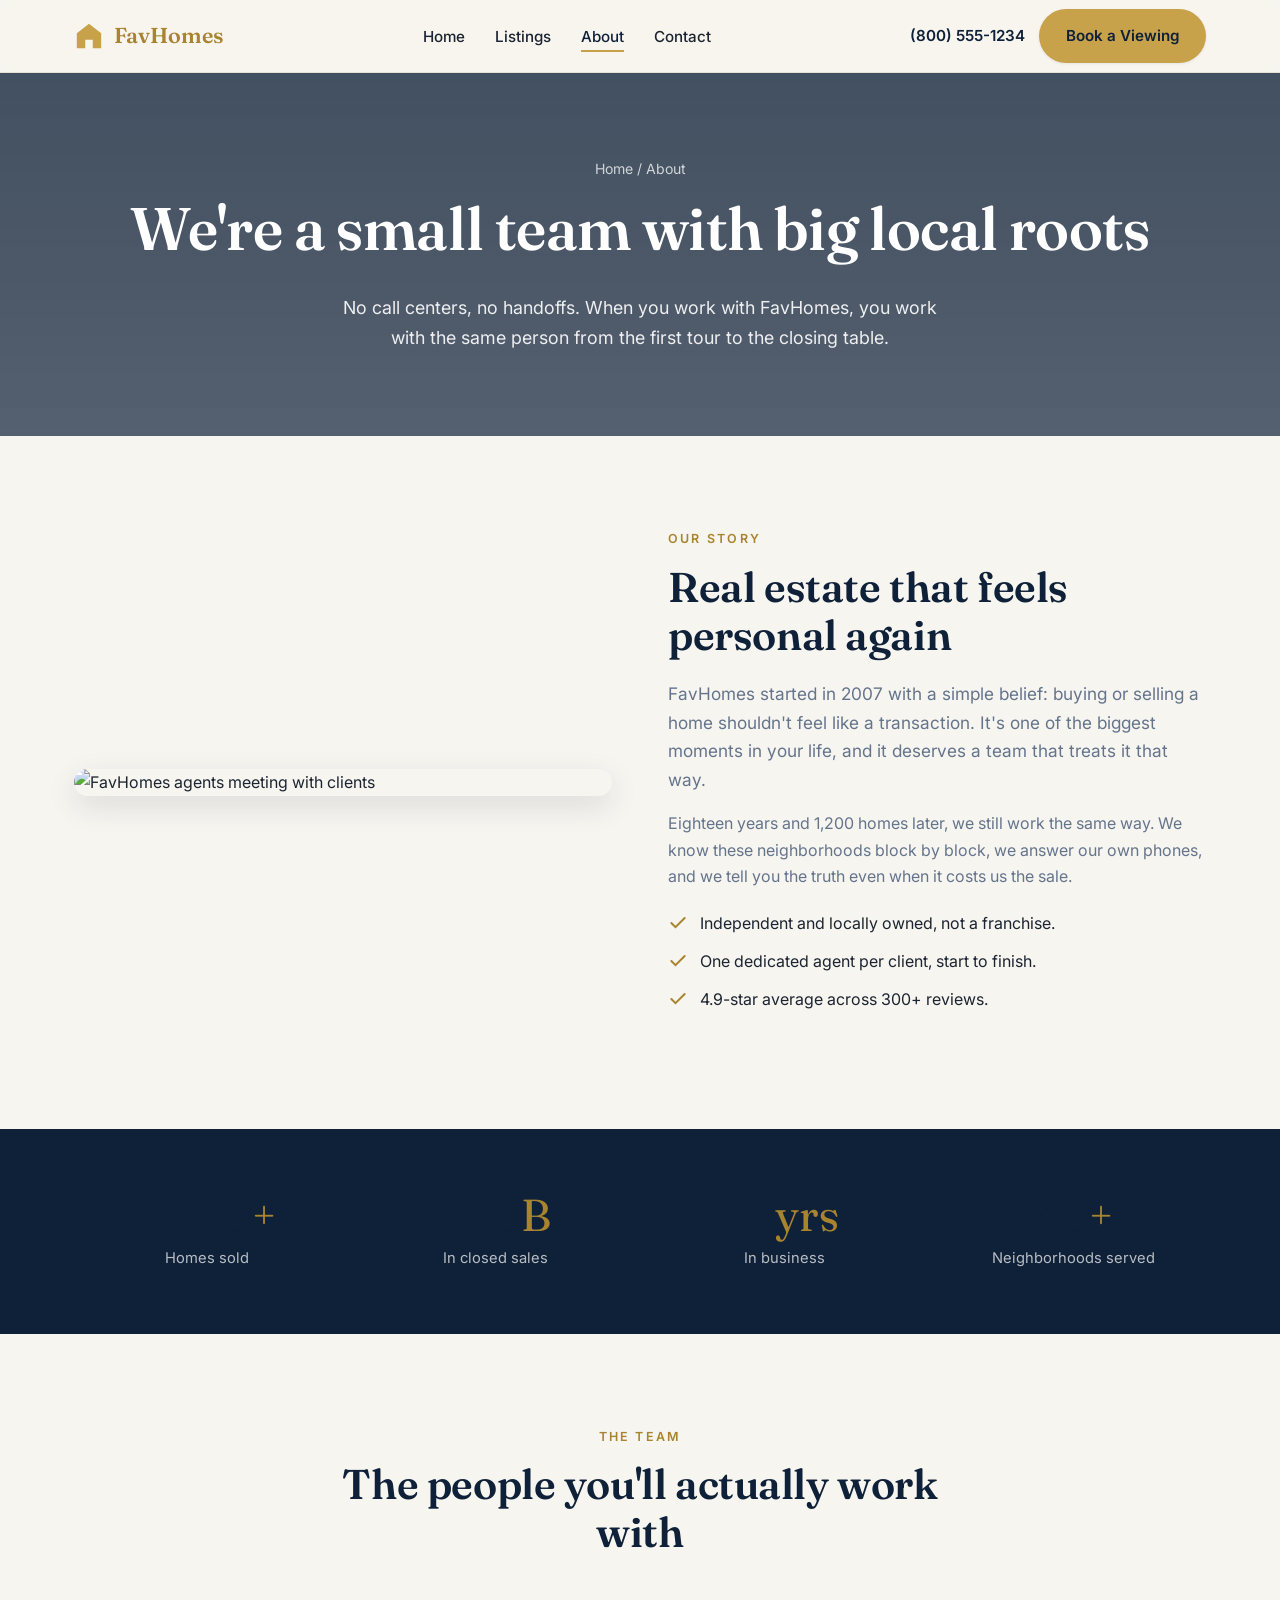
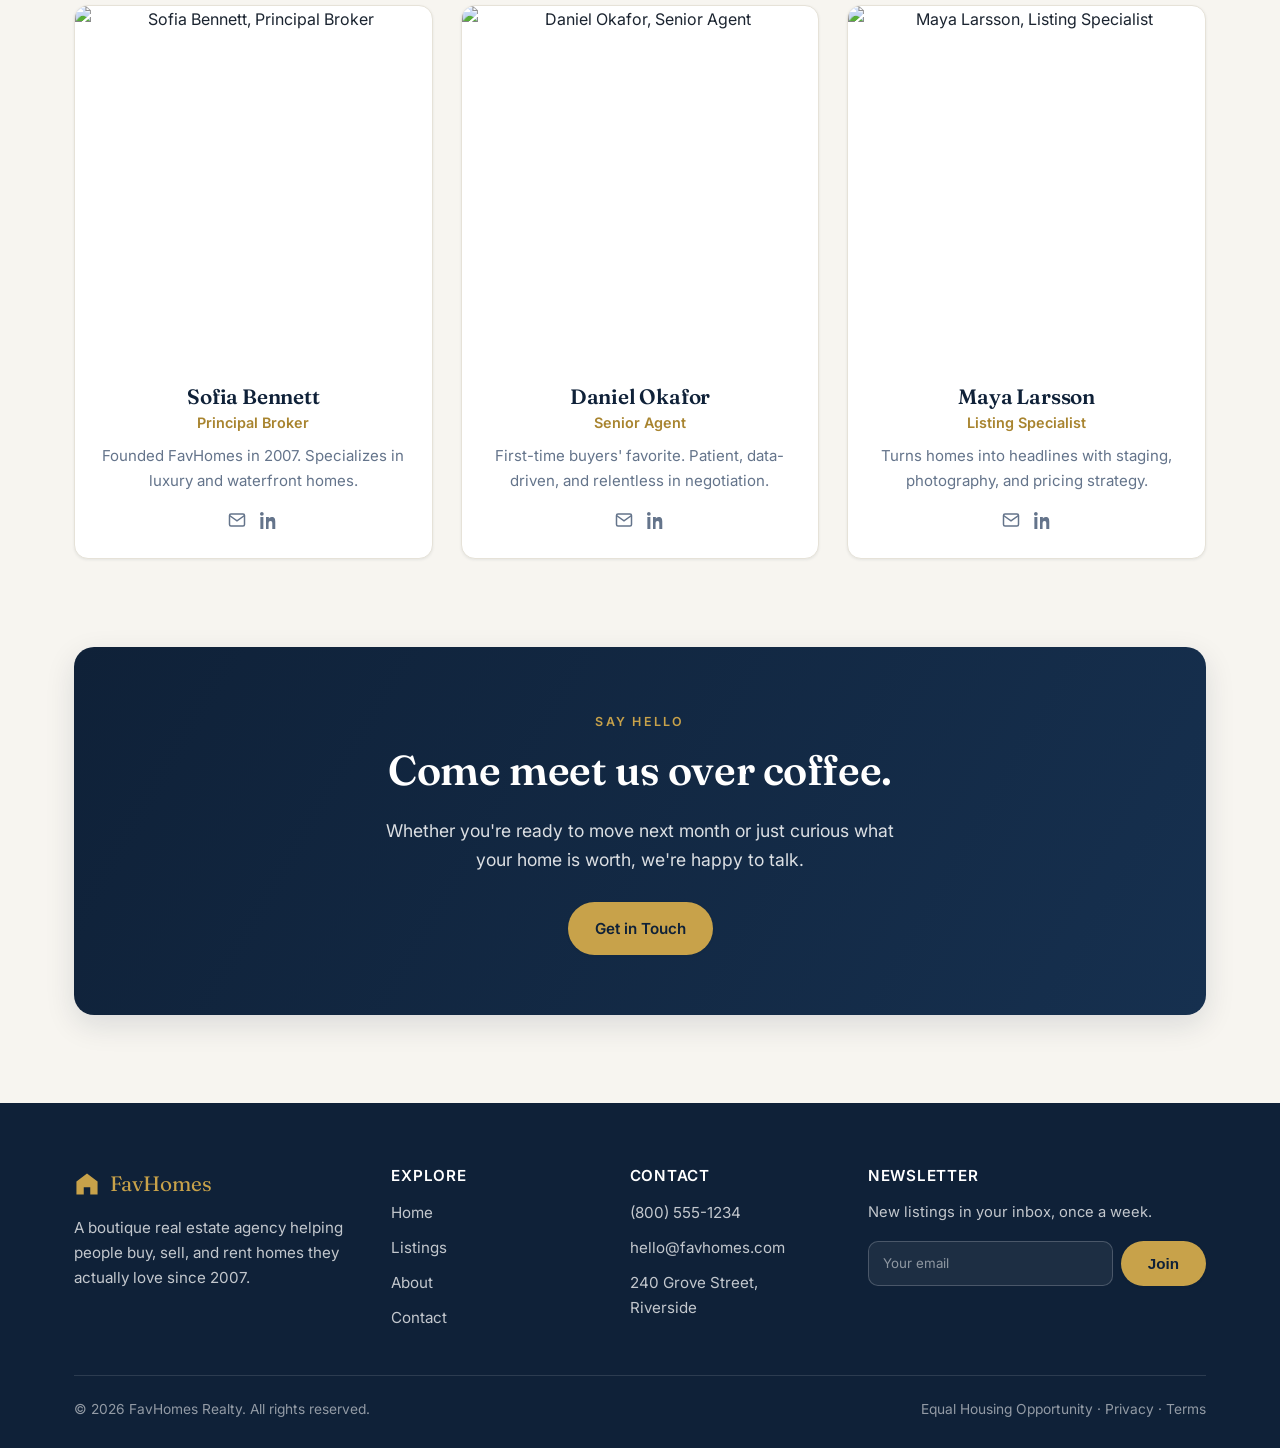
==== about.html @ 9110a631 "Initial commit: FavHomes static real estate site Multi-page static site (home, listings, about, cont" ====
<!DOCTYPE html>
<html lang="en">
<head>
  <meta charset="UTF-8" />
  <meta name="viewport" content="width=device-width, initial-scale=1.0" />
  <title>About — FavHomes</title>
  <meta name="description" content="Meet the FavHomes team. A boutique real estate agency with 18 years of local experience helping people buy, sell, and rent." />
  <link rel="preconnect" href="https://fonts.googleapis.com" />
  <link rel="preconnect" href="https://fonts.gstatic.com" crossorigin />
  <link href="https://fonts.googleapis.com/css2?family=Fraunces:opsz,wght@9..144,500;9..144,600;9..144,700&family=Inter:wght@400;500;600;700&display=swap" rel="stylesheet" />
  <link rel="stylesheet" href="css/styles.css" />
  <link rel="icon" href="data:image/svg+xml,%3Csvg xmlns='http://www.w3.org/2000/svg' viewBox='0 0 32 32'%3E%3Cpath fill='%23c8a24a' d='M16 3 3 13v16h9v-9h8v9h9V13z'/%3E%3C/svg%3E" />
</head>
<body>

  <!-- Header -->
  <header class="site-header">
    <div class="container nav">
      <a class="brand" href="index.html" aria-label="FavHomes home">
        <svg class="brand__mark" viewBox="0 0 32 32" aria-hidden="true"><path fill="#c8a24a" d="M16 3 3 13v16h9v-9h8v9h9V13z"/></svg>
        <span><strong>Fav</strong><span>Homes</span></span>
      </a>
      <nav aria-label="Primary">
        <ul class="nav__links">
          <li><a href="index.html">Home</a></li>
          <li><a href="listings.html">Listings</a></li>
          <li><a href="about.html" class="active">About</a></li>
          <li><a href="contact.html">Contact</a></li>
        </ul>
      </nav>
      <div class="nav__cta">
        <a class="nav__phone" href="tel:+18005551234">(800) 555-1234</a>
        <a class="btn btn--primary" href="contact.html">Book a Viewing</a>
        <button class="nav__toggle" aria-label="Toggle menu" aria-expanded="false"><span></span><span></span><span></span></button>
      </div>
    </div>
  </header>

  <!-- Page hero -->
  <section class="page-hero">
    <div class="container">
      <div class="breadcrumb"><a href="index.html">Home</a> / About</div>
      <h1>We're a small team with big local roots</h1>
      <p>No call centers, no handoffs. When you work with FavHomes, you work with the same person from the first tour to the closing table.</p>
    </div>
  </section>

  <!-- Story -->
  <section class="section">
    <div class="container split">
      <div class="split__media reveal">
        <img src="https://images.unsplash.com/photo-1521791136064-7986c2920216?auto=format&fit=crop&w=900&q=80" alt="FavHomes agents meeting with clients" loading="lazy" />
      </div>
      <div class="reveal">
        <span class="eyebrow">Our Story</span>
        <h2>Real estate that feels personal again</h2>
        <p style="color:var(--muted); font-size:1.08rem;">FavHomes started in 2007 with a simple belief: buying or selling a home shouldn't feel like a transaction. It's one of the biggest moments in your life, and it deserves a team that treats it that way.</p>
        <p style="color:var(--muted);">Eighteen years and 1,200 homes later, we still work the same way. We know these neighborhoods block by block, we answer our own phones, and we tell you the truth even when it costs us the sale.</p>
        <ul class="check-list">
          <li><svg width="20" height="20" viewBox="0 0 24 24" fill="none" stroke="currentColor" stroke-width="2.4" stroke-linecap="round"><path d="m20 6-11 11-5-5"/></svg><span>Independent and locally owned, not a franchise.</span></li>
          <li><svg width="20" height="20" viewBox="0 0 24 24" fill="none" stroke="currentColor" stroke-width="2.4" stroke-linecap="round"><path d="m20 6-11 11-5-5"/></svg><span>One dedicated agent per client, start to finish.</span></li>
          <li><svg width="20" height="20" viewBox="0 0 24 24" fill="none" stroke="currentColor" stroke-width="2.4" stroke-linecap="round"><path d="m20 6-11 11-5-5"/></svg><span>4.9-star average across 300+ reviews.</span></li>
        </ul>
      </div>
    </div>
  </section>

  <!-- Values / stats band -->
  <section class="section band-navy section--tight">
    <div class="container">
      <div class="stats reveal">
        <div><div class="stat__num">1,200<span>+</span></div><div class="stat__label" style="color:rgba(255,255,255,.7)">Homes sold</div></div>
        <div><div class="stat__num">$1.8<span>B</span></div><div class="stat__label" style="color:rgba(255,255,255,.7)">In closed sales</div></div>
        <div><div class="stat__num">18<span>yrs</span></div><div class="stat__label" style="color:rgba(255,255,255,.7)">In business</div></div>
        <div><div class="stat__num">40<span>+</span></div><div class="stat__label" style="color:rgba(255,255,255,.7)">Neighborhoods served</div></div>
      </div>
    </div>
  </section>

  <!-- Team -->
  <section class="section">
    <div class="container">
      <div class="section-head section-head--center reveal">
        <span class="eyebrow">The Team</span>
        <h2>The people you'll actually work with</h2>
      </div>
      <div class="grid-3">
        <div class="agent-card reveal">
          <img src="https://images.unsplash.com/photo-1573496359142-b8d87734a5a2?auto=format&fit=crop&w=500&q=80" alt="Sofia Bennett, Principal Broker" loading="lazy" />
          <div class="agent-card__body">
            <h3>Sofia Bennett</h3>
            <div class="agent-card__role">Principal Broker</div>
            <p style="color:var(--muted); font-size:.94rem;">Founded FavHomes in 2007. Specializes in luxury and waterfront homes.</p>
            <div class="agent-card__socials">
              <a href="#" aria-label="Email Sofia"><svg width="18" height="18" viewBox="0 0 24 24" fill="none" stroke="currentColor" stroke-width="2"><rect x="2" y="4" width="20" height="16" rx="2"/><path d="m2 6 10 7L22 6"/></svg></a>
              <a href="#" aria-label="Sofia on LinkedIn"><svg width="18" height="18" viewBox="0 0 24 24" fill="currentColor"><path d="M4.98 3.5A2.5 2.5 0 1 1 0 3.5a2.5 2.5 0 0 1 4.98 0zM.5 8h4V24h-4zM8 8h3.8v2.2h.05c.53-1 1.83-2.2 3.77-2.2 4 0 4.75 2.65 4.75 6.1V24h-4v-6.9c0-1.65-.03-3.75-2.3-3.75s-2.65 1.8-2.65 3.65V24H8z"/></svg></a>
            </div>
          </div>
        </div>
        <div class="agent-card reveal">
          <img src="https://images.unsplash.com/photo-1560250097-0b93528c311a?auto=format&fit=crop&w=500&q=80" alt="Daniel Okafor, Senior Agent" loading="lazy" />
          <div class="agent-card__body">
            <h3>Daniel Okafor</h3>
            <div class="agent-card__role">Senior Agent</div>
            <p style="color:var(--muted); font-size:.94rem;">First-time buyers' favorite. Patient, data-driven, and relentless in negotiation.</p>
            <div class="agent-card__socials">
              <a href="#" aria-label="Email Daniel"><svg width="18" height="18" viewBox="0 0 24 24" fill="none" stroke="currentColor" stroke-width="2"><rect x="2" y="4" width="20" height="16" rx="2"/><path d="m2 6 10 7L22 6"/></svg></a>
              <a href="#" aria-label="Daniel on LinkedIn"><svg width="18" height="18" viewBox="0 0 24 24" fill="currentColor"><path d="M4.98 3.5A2.5 2.5 0 1 1 0 3.5a2.5 2.5 0 0 1 4.98 0zM.5 8h4V24h-4zM8 8h3.8v2.2h.05c.53-1 1.83-2.2 3.77-2.2 4 0 4.75 2.65 4.75 6.1V24h-4v-6.9c0-1.65-.03-3.75-2.3-3.75s-2.65 1.8-2.65 3.65V24H8z"/></svg></a>
            </div>
          </div>
        </div>
        <div class="agent-card reveal">
          <img src="https://images.unsplash.com/photo-1580489944761-15a19d654956?auto=format&fit=crop&w=500&q=80" alt="Maya Larsson, Listing Specialist" loading="lazy" />
          <div class="agent-card__body">
            <h3>Maya Larsson</h3>
            <div class="agent-card__role">Listing Specialist</div>
            <p style="color:var(--muted); font-size:.94rem;">Turns homes into headlines with staging, photography, and pricing strategy.</p>
            <div class="agent-card__socials">
              <a href="#" aria-label="Email Maya"><svg width="18" height="18" viewBox="0 0 24 24" fill="none" stroke="currentColor" stroke-width="2"><rect x="2" y="4" width="20" height="16" rx="2"/><path d="m2 6 10 7L22 6"/></svg></a>
              <a href="#" aria-label="Maya on LinkedIn"><svg width="18" height="18" viewBox="0 0 24 24" fill="currentColor"><path d="M4.98 3.5A2.5 2.5 0 1 1 0 3.5a2.5 2.5 0 0 1 4.98 0zM.5 8h4V24h-4zM8 8h3.8v2.2h.05c.53-1 1.83-2.2 3.77-2.2 4 0 4.75 2.65 4.75 6.1V24h-4v-6.9c0-1.65-.03-3.75-2.3-3.75s-2.65 1.8-2.65 3.65V24H8z"/></svg></a>
            </div>
          </div>
        </div>
      </div>
    </div>
  </section>

  <!-- CTA -->
  <section class="section" style="padding-top:0;">
    <div class="container">
      <div class="cta reveal">
        <span class="eyebrow" style="color:var(--gold)">Say Hello</span>
        <h2>Come meet us over coffee.</h2>
        <p>Whether you're ready to move next month or just curious what your home is worth, we're happy to talk.</p>
        <div class="hero__actions">
          <a class="btn btn--primary" href="contact.html">Get in Touch</a>
        </div>
      </div>
    </div>
  </section>

  <!-- Footer -->
  <footer class="site-footer">
    <div class="container">
      <div class="footer-grid">
        <div class="footer-about">
          <div class="footer-brand">
            <svg width="26" height="26" viewBox="0 0 32 32" aria-hidden="true"><path fill="#c8a24a" d="M16 3 3 13v16h9v-9h8v9h9V13z"/></svg>
            <span>Fav<span>Homes</span></span>
          </div>
          <p>A boutique real estate agency helping people buy, sell, and rent homes they actually love since 2007.</p>
        </div>
        <div>
          <h4>Explore</h4>
          <ul class="footer-links">
            <li><a href="index.html">Home</a></li>
            <li><a href="listings.html">Listings</a></li>
            <li><a href="about.html">About</a></li>
            <li><a href="contact.html">Contact</a></li>
          </ul>
        </div>
        <div>
          <h4>Contact</h4>
          <ul class="footer-links">
            <li><a href="tel:+18005551234">(800) 555-1234</a></li>
            <li><a href="mailto:hello@favhomes.com">hello@favhomes.com</a></li>
            <li>240 Grove Street, Riverside</li>
          </ul>
        </div>
        <div>
          <h4>Newsletter</h4>
          <p style="font-size:.92rem;">New listings in your inbox, once a week.</p>
          <form class="newsletter" id="newsletter-form">
            <input type="email" placeholder="Your email" aria-label="Email address" required />
            <button class="btn btn--primary" type="submit">Join</button>
          </form>
        </div>
      </div>
      <div class="footer-bottom">
        <span>&copy; <span id="year">2026</span> FavHomes Realty. All rights reserved.</span>
        <span>Equal Housing Opportunity · <a href="#">Privacy</a> · <a href="#">Terms</a></span>
      </div>
    </div>
  </footer>

  <script src="js/main.js"></script>
</body>
</html>
---- css/styles.css ----
/* ==========================================================================
   FavHomes — real estate agency
   Shared stylesheet
   ========================================================================== */

:root {
  --navy: #0f2138;
  --navy-2: #16304f;
  --gold: #c8a24a;
  --gold-dark: #a8842f;
  --cream: #f7f5f0;
  --paper: #ffffff;
  --ink: #1b2430;
  --muted: #64748b;
  --line: #e6e2d8;
  --radius: 14px;
  --shadow-sm: 0 1px 3px rgba(15, 33, 56, .08);
  --shadow-md: 0 10px 30px rgba(15, 33, 56, .12);
  --shadow-lg: 0 24px 60px rgba(15, 33, 56, .18);
  --maxw: 1180px;
  --font-head: "Fraunces", Georgia, "Times New Roman", serif;
  --font-body: "Inter", -apple-system, BlinkMacSystemFont, "Segoe UI", Roboto, sans-serif;
}

*,
*::before,
*::after { box-sizing: border-box; }

html { scroll-behavior: smooth; }

body {
  margin: 0;
  font-family: var(--font-body);
  color: var(--ink);
  background: var(--cream);
  line-height: 1.65;
  -webkit-font-smoothing: antialiased;
  text-rendering: optimizeLegibility;
}

img { max-width: 100%; display: block; }

a { color: inherit; text-decoration: none; }

h1, h2, h3, h4 {
  font-family: var(--font-head);
  font-weight: 600;
  line-height: 1.15;
  color: var(--navy);
  margin: 0 0 .5em;
  letter-spacing: -0.01em;
}

h1 { font-size: clamp(2.4rem, 5vw, 3.75rem); }
h2 { font-size: clamp(1.8rem, 3.4vw, 2.6rem); }
h3 { font-size: 1.3rem; }

p { margin: 0 0 1rem; }

.container {
  width: 100%;
  max-width: var(--maxw);
  margin: 0 auto;
  padding: 0 24px;
}

.section { padding: 88px 0; }
.section--tight { padding: 64px 0; }

.eyebrow {
  display: inline-block;
  font-family: var(--font-body);
  font-size: .78rem;
  font-weight: 600;
  letter-spacing: .18em;
  text-transform: uppercase;
  color: var(--gold-dark);
  margin-bottom: 14px;
}

.section-head { max-width: 640px; margin-bottom: 48px; }
.section-head--center { margin-left: auto; margin-right: auto; text-align: center; }
.section-head p { color: var(--muted); font-size: 1.08rem; }

/* -------- Buttons -------- */
.btn {
  display: inline-flex;
  align-items: center;
  gap: 9px;
  font-weight: 600;
  font-size: .95rem;
  padding: 13px 26px;
  border-radius: 999px;
  border: 1.5px solid transparent;
  cursor: pointer;
  transition: transform .15s ease, box-shadow .2s ease, background .2s ease, color .2s ease;
  white-space: nowrap;
}
.btn:active { transform: translateY(1px); }
.btn--primary { background: var(--gold); color: var(--navy); box-shadow: var(--shadow-sm); }
.btn--primary:hover { background: var(--gold-dark); color: #fff; box-shadow: var(--shadow-md); }
.btn--ghost { background: transparent; color: var(--navy); border-color: var(--line); }
.btn--ghost:hover { border-color: var(--navy); }
.btn--light { background: #fff; color: var(--navy); }
.btn--light:hover { background: var(--cream); }
.btn--outline-light { background: transparent; color: #fff; border-color: rgba(255,255,255,.5); }
.btn--outline-light:hover { border-color: #fff; background: rgba(255,255,255,.08); }

/* -------- Header / Nav -------- */
.site-header {
  position: sticky;
  top: 0;
  z-index: 50;
  background: rgba(247, 245, 240, .88);
  backdrop-filter: saturate(160%) blur(12px);
  border-bottom: 1px solid var(--line);
}
.nav {
  display: flex;
  align-items: center;
  justify-content: space-between;
  height: 72px;
}
.brand { display: flex; align-items: center; gap: 10px; font-family: var(--font-head); font-size: 1.35rem; font-weight: 600; color: var(--navy); }
.brand__mark { width: 30px; height: 30px; flex: none; }
.brand strong { font-weight: 600; }
.brand span { color: var(--gold-dark); }

.nav__links { display: flex; align-items: center; gap: 30px; list-style: none; margin: 0; padding: 0; }
.nav__links a {
  font-size: .95rem;
  font-weight: 500;
  color: var(--ink);
  position: relative;
  padding: 4px 0;
}
.nav__links a::after {
  content: "";
  position: absolute;
  left: 0; bottom: -2px;
  width: 0; height: 2px;
  background: var(--gold);
  transition: width .2s ease;
}
.nav__links a:hover::after,
.nav__links a.active::after { width: 100%; }
.nav__links a.active { color: var(--navy); }

.nav__cta { display: flex; align-items: center; gap: 14px; }
.nav__phone { font-weight: 600; font-size: .95rem; color: var(--navy); }

.nav__toggle {
  display: none;
  background: none;
  border: 0;
  cursor: pointer;
  padding: 8px;
}
.nav__toggle span {
  display: block; width: 24px; height: 2px; background: var(--navy); border-radius: 2px;
  transition: transform .2s ease, opacity .2s ease;
}
.nav__toggle span + span { margin-top: 5px; }

/* -------- Hero -------- */
.hero {
  position: relative;
  color: #fff;
  background: linear-gradient(180deg, rgba(15,33,56,.72), rgba(15,33,56,.55)),
              url("https://images.unsplash.com/photo-1512917774080-9991f1c4c750?auto=format&fit=crop&w=1920&q=80") center/cover no-repeat;
}
.hero__inner { padding: 120px 0 150px; max-width: 720px; }
.hero h1 { color: #fff; }
.hero p { font-size: 1.2rem; color: rgba(255,255,255,.9); max-width: 560px; }
.hero__actions { display: flex; flex-wrap: wrap; gap: 14px; margin-top: 28px; }

/* -------- Search bar -------- */
.search {
  position: relative;
  z-index: 5;
  margin-top: -46px;
  margin-bottom: 0;
}
.search__card {
  background: var(--paper);
  border-radius: var(--radius);
  box-shadow: var(--shadow-lg);
  padding: 22px;
  display: grid;
  grid-template-columns: 2fr 1fr 1fr auto;
  gap: 16px;
  align-items: end;
}
.field { display: flex; flex-direction: column; gap: 6px; }
.field label { font-size: .72rem; font-weight: 600; letter-spacing: .1em; text-transform: uppercase; color: var(--muted); }
.field input,
.field select {
  font-family: inherit;
  font-size: .98rem;
  padding: 12px 14px;
  border: 1px solid var(--line);
  border-radius: 10px;
  background: var(--cream);
  color: var(--ink);
  width: 100%;
}
.field input:focus,
.field select:focus { outline: 2px solid var(--gold); outline-offset: 1px; background: #fff; }
.search__card .btn { height: 47px; justify-content: center; }

/* -------- Stats -------- */
.stats { display: grid; grid-template-columns: repeat(4, 1fr); gap: 24px; text-align: center; }
.stat__num { font-family: var(--font-head); font-size: clamp(2rem, 4vw, 2.8rem); color: var(--navy); line-height: 1; }
.stat__num span { color: var(--gold-dark); }
.stat__label { font-size: .92rem; color: var(--muted); margin-top: 8px; }

/* -------- Listings grid -------- */
.grid-listings {
  display: grid;
  grid-template-columns: repeat(3, 1fr);
  gap: 28px;
}
.card {
  background: var(--paper);
  border-radius: var(--radius);
  overflow: hidden;
  box-shadow: var(--shadow-sm);
  border: 1px solid var(--line);
  transition: transform .2s ease, box-shadow .2s ease;
  display: flex;
  flex-direction: column;
}
.card:hover { transform: translateY(-5px); box-shadow: var(--shadow-md); }
.card__media { position: relative; aspect-ratio: 3 / 2; overflow: hidden; }
.card__media img { width: 100%; height: 100%; object-fit: cover; transition: transform .4s ease; }
.card:hover .card__media img { transform: scale(1.05); }
.card__tag {
  position: absolute; top: 14px; left: 14px;
  background: var(--gold); color: var(--navy);
  font-size: .72rem; font-weight: 700; letter-spacing: .05em; text-transform: uppercase;
  padding: 5px 12px; border-radius: 999px;
}
.card__tag--sold { background: var(--navy); color: #fff; }
.card__fav {
  position: absolute; top: 12px; right: 12px;
  width: 36px; height: 36px; border-radius: 50%;
  background: rgba(255,255,255,.9); border: 0; cursor: pointer;
  display: grid; place-items: center; color: var(--navy);
  transition: background .2s ease, color .2s ease, transform .15s ease;
}
.card__fav:hover { background: #fff; transform: scale(1.08); }
.card__fav.is-active { background: var(--gold); color: #fff; }
.card__body { padding: 20px 20px 22px; display: flex; flex-direction: column; flex: 1; }
.card__price { font-family: var(--font-head); font-size: 1.5rem; color: var(--navy); margin-bottom: 2px; }
.card__title { font-size: 1.02rem; font-weight: 600; margin-bottom: 4px; }
.card__addr { font-size: .9rem; color: var(--muted); margin-bottom: 16px; }
.card__meta {
  display: flex; gap: 18px; margin-top: auto;
  padding-top: 15px; border-top: 1px solid var(--line);
  font-size: .88rem; color: var(--ink);
}
.card__meta span { display: inline-flex; align-items: center; gap: 6px; }
.card__meta svg { color: var(--gold-dark); }

/* -------- Featured / split -------- */
.split { display: grid; grid-template-columns: 1fr 1fr; gap: 56px; align-items: center; }
.split__media img { border-radius: var(--radius); box-shadow: var(--shadow-md); }
.check-list { list-style: none; margin: 20px 0 28px; padding: 0; display: grid; gap: 12px; }
.check-list li { display: flex; gap: 12px; align-items: flex-start; color: var(--ink); }
.check-list svg { flex: none; color: var(--gold-dark); margin-top: 3px; }

/* -------- Services -------- */
.grid-3 { display: grid; grid-template-columns: repeat(3, 1fr); gap: 28px; }
.feature {
  background: var(--paper);
  border: 1px solid var(--line);
  border-radius: var(--radius);
  padding: 34px 30px;
  transition: transform .2s ease, box-shadow .2s ease;
}
.feature:hover { transform: translateY(-4px); box-shadow: var(--shadow-md); }
.feature__icon {
  width: 54px; height: 54px; border-radius: 12px;
  background: rgba(200,162,74,.15); color: var(--gold-dark);
  display: grid; place-items: center; margin-bottom: 18px;
}
.feature h3 { margin-bottom: 8px; }
.feature p { color: var(--muted); margin: 0; font-size: .96rem; }

/* -------- Bands -------- */
.band-navy { background: var(--navy); color: #fff; }
.band-navy h2, .band-navy h3 { color: #fff; }
.band-navy .eyebrow { color: var(--gold); }
.band-navy .section-head p { color: rgba(255,255,255,.8); }

/* -------- Testimonials -------- */
.grid-quotes { display: grid; grid-template-columns: repeat(3, 1fr); gap: 26px; }
.quote {
  background: rgba(255,255,255,.05);
  border: 1px solid rgba(255,255,255,.14);
  border-radius: var(--radius);
  padding: 30px 28px;
}
.quote__stars { color: var(--gold); letter-spacing: 3px; margin-bottom: 14px; font-size: 1rem; }
.quote p { color: rgba(255,255,255,.92); font-size: 1rem; }
.quote__by { display: flex; align-items: center; gap: 12px; margin-top: 18px; }
.quote__avatar { width: 44px; height: 44px; border-radius: 50%; object-fit: cover; }
.quote__name { font-weight: 600; color: #fff; font-size: .95rem; }
.quote__role { font-size: .82rem; color: rgba(255,255,255,.65); }

/* -------- Agent / about -------- */
.agent-card {
  background: var(--paper);
  border: 1px solid var(--line);
  border-radius: var(--radius);
  overflow: hidden;
  box-shadow: var(--shadow-sm);
  text-align: center;
  transition: transform .2s ease, box-shadow .2s ease;
}
.agent-card:hover { transform: translateY(-4px); box-shadow: var(--shadow-md); }
.agent-card img { aspect-ratio: 1; object-fit: cover; width: 100%; }
.agent-card__body { padding: 22px; }
.agent-card__body h3 { margin-bottom: 2px; }
.agent-card__role { color: var(--gold-dark); font-size: .9rem; font-weight: 600; margin-bottom: 10px; }
.agent-card__socials { display: flex; justify-content: center; gap: 14px; color: var(--muted); }
.agent-card__socials a:hover { color: var(--navy); }

/* -------- CTA band -------- */
.cta {
  background: linear-gradient(120deg, var(--navy), var(--navy-2));
  color: #fff;
  border-radius: 20px;
  padding: 60px;
  text-align: center;
  box-shadow: var(--shadow-md);
}
.cta h2 { color: #fff; }
.cta p { color: rgba(255,255,255,.85); max-width: 520px; margin: 0 auto 26px; font-size: 1.1rem; }
.cta .hero__actions { justify-content: center; }

/* -------- Page hero (inner pages) -------- */
.page-hero {
  background: linear-gradient(180deg, rgba(15,33,56,.78), rgba(15,33,56,.7)),
              url("https://images.unsplash.com/photo-1560518883-ce09059eeffa?auto=format&fit=crop&w=1920&q=80") center/cover no-repeat;
  color: #fff;
  padding: 84px 0;
  text-align: center;
}
.page-hero h1 { color: #fff; }
.page-hero p { color: rgba(255,255,255,.9); max-width: 620px; margin: 0 auto; font-size: 1.12rem; }
.breadcrumb { font-size: .88rem; color: rgba(255,255,255,.75); margin-bottom: 14px; }
.breadcrumb a:hover { color: #fff; }

/* -------- Filters bar -------- */
.filters {
  display: flex; flex-wrap: wrap; gap: 12px; align-items: center;
  background: var(--paper); border: 1px solid var(--line); border-radius: var(--radius);
  padding: 16px; margin-bottom: 36px; box-shadow: var(--shadow-sm);
}
.filters select {
  font-family: inherit; font-size: .92rem; padding: 10px 12px;
  border: 1px solid var(--line); border-radius: 10px; background: var(--cream); color: var(--ink);
}
.filters .count { margin-left: auto; color: var(--muted); font-size: .9rem; }

/* -------- Contact -------- */
.contact-grid { display: grid; grid-template-columns: 1.1fr .9fr; gap: 48px; }
.contact-info { display: grid; gap: 22px; align-content: start; }
.info-row { display: flex; gap: 16px; align-items: flex-start; }
.info-row__icon {
  width: 46px; height: 46px; border-radius: 12px; flex: none;
  background: rgba(200,162,74,.15); color: var(--gold-dark);
  display: grid; place-items: center;
}
.info-row h4 { margin: 0 0 2px; font-family: var(--font-body); font-size: 1rem; color: var(--navy); }
.info-row p { margin: 0; color: var(--muted); font-size: .95rem; }

.form-card {
  background: var(--paper); border: 1px solid var(--line);
  border-radius: var(--radius); padding: 32px; box-shadow: var(--shadow-sm);
}
.form-row { display: grid; grid-template-columns: 1fr 1fr; gap: 16px; }
.form-group { display: flex; flex-direction: column; gap: 6px; margin-bottom: 18px; }
.form-group label { font-size: .85rem; font-weight: 600; color: var(--navy); }
.form-group input,
.form-group textarea,
.form-group select {
  font-family: inherit; font-size: .98rem; padding: 12px 14px;
  border: 1px solid var(--line); border-radius: 10px; background: var(--cream); color: var(--ink);
}
.form-group input:focus,
.form-group textarea:focus,
.form-group select:focus { outline: 2px solid var(--gold); outline-offset: 1px; background: #fff; }
.form-note { font-size: .82rem; color: var(--muted); margin-top: 4px; }
.form-success {
  display: none; margin-top: 16px; padding: 14px 16px; border-radius: 10px;
  background: rgba(200,162,74,.16); color: var(--gold-dark); font-weight: 600; font-size: .95rem;
}
.form-success.show { display: block; }

.map-embed {
  border: 0; width: 100%; height: 340px; border-radius: var(--radius);
  box-shadow: var(--shadow-sm); margin-top: 48px;
}

/* -------- Footer -------- */
.site-footer { background: var(--navy); color: rgba(255,255,255,.75); padding: 64px 0 28px; }
.footer-grid { display: grid; grid-template-columns: 1.4fr 1fr 1fr 1.2fr; gap: 40px; }
.site-footer h4 { color: #fff; font-family: var(--font-body); font-size: .95rem; letter-spacing: .05em; text-transform: uppercase; margin-bottom: 16px; }
.site-footer a { color: rgba(255,255,255,.75); }
.site-footer a:hover { color: var(--gold); }
.footer-links { list-style: none; margin: 0; padding: 0; display: grid; gap: 10px; font-size: .95rem; }
.footer-about p { font-size: .95rem; max-width: 300px; }
.footer-brand { display: flex; align-items: center; gap: 10px; font-family: var(--font-head); font-size: 1.3rem; color: #fff; margin-bottom: 14px; }
.footer-brand span { color: var(--gold); }
.newsletter { display: flex; gap: 8px; margin-top: 8px; }
.newsletter input {
  flex: 1; padding: 11px 14px; border: 1px solid rgba(255,255,255,.2);
  border-radius: 10px; background: rgba(255,255,255,.06); color: #fff; font-family: inherit;
}
.newsletter input::placeholder { color: rgba(255,255,255,.5); }
.newsletter input:focus { outline: 2px solid var(--gold); }
.footer-bottom {
  border-top: 1px solid rgba(255,255,255,.12); margin-top: 44px; padding-top: 22px;
  display: flex; justify-content: space-between; flex-wrap: wrap; gap: 12px;
  font-size: .86rem; color: rgba(255,255,255,.55);
}
.footer-bottom a { color: rgba(255,255,255,.55); }

/* -------- Reveal animation -------- */
.reveal { opacity: 0; transform: translateY(24px); transition: opacity .6s ease, transform .6s ease; }
.reveal.is-visible { opacity: 1; transform: none; }

/* -------- Responsive -------- */
@media (max-width: 960px) {
  .split { grid-template-columns: 1fr; gap: 34px; }
  .grid-listings, .grid-3, .grid-quotes { grid-template-columns: repeat(2, 1fr); }
  .contact-grid { grid-template-columns: 1fr; gap: 34px; }
  .search__card { grid-template-columns: 1fr 1fr; }
  .footer-grid { grid-template-columns: 1fr 1fr; gap: 30px; }
}

@media (max-width: 720px) {
  .nav__links {
    position: fixed;
    inset: 72px 0 auto 0;
    flex-direction: column;
    background: var(--cream);
    padding: 18px 24px 26px;
    gap: 4px;
    border-bottom: 1px solid var(--line);
    box-shadow: var(--shadow-md);
    transform: translateY(-140%);
    transition: transform .28s ease;
  }
  .nav__links.open { transform: translateY(0); }
  .nav__links a { padding: 12px 0; width: 100%; border-bottom: 1px solid var(--line); }
  .nav__toggle { display: block; }
  .nav__cta .btn { display: none; }
  .nav__phone { display: none; }
  .section { padding: 60px 0; }
  .stats { grid-template-columns: repeat(2, 1fr); gap: 30px; }
  .grid-listings, .grid-3, .grid-quotes { grid-template-columns: 1fr; }
  .search__card { grid-template-columns: 1fr; }
  .cta { padding: 40px 24px; }
  .form-row { grid-template-columns: 1fr; }
  .footer-grid { grid-template-columns: 1fr; }
  .hero__inner { padding: 84px 0 110px; }
}
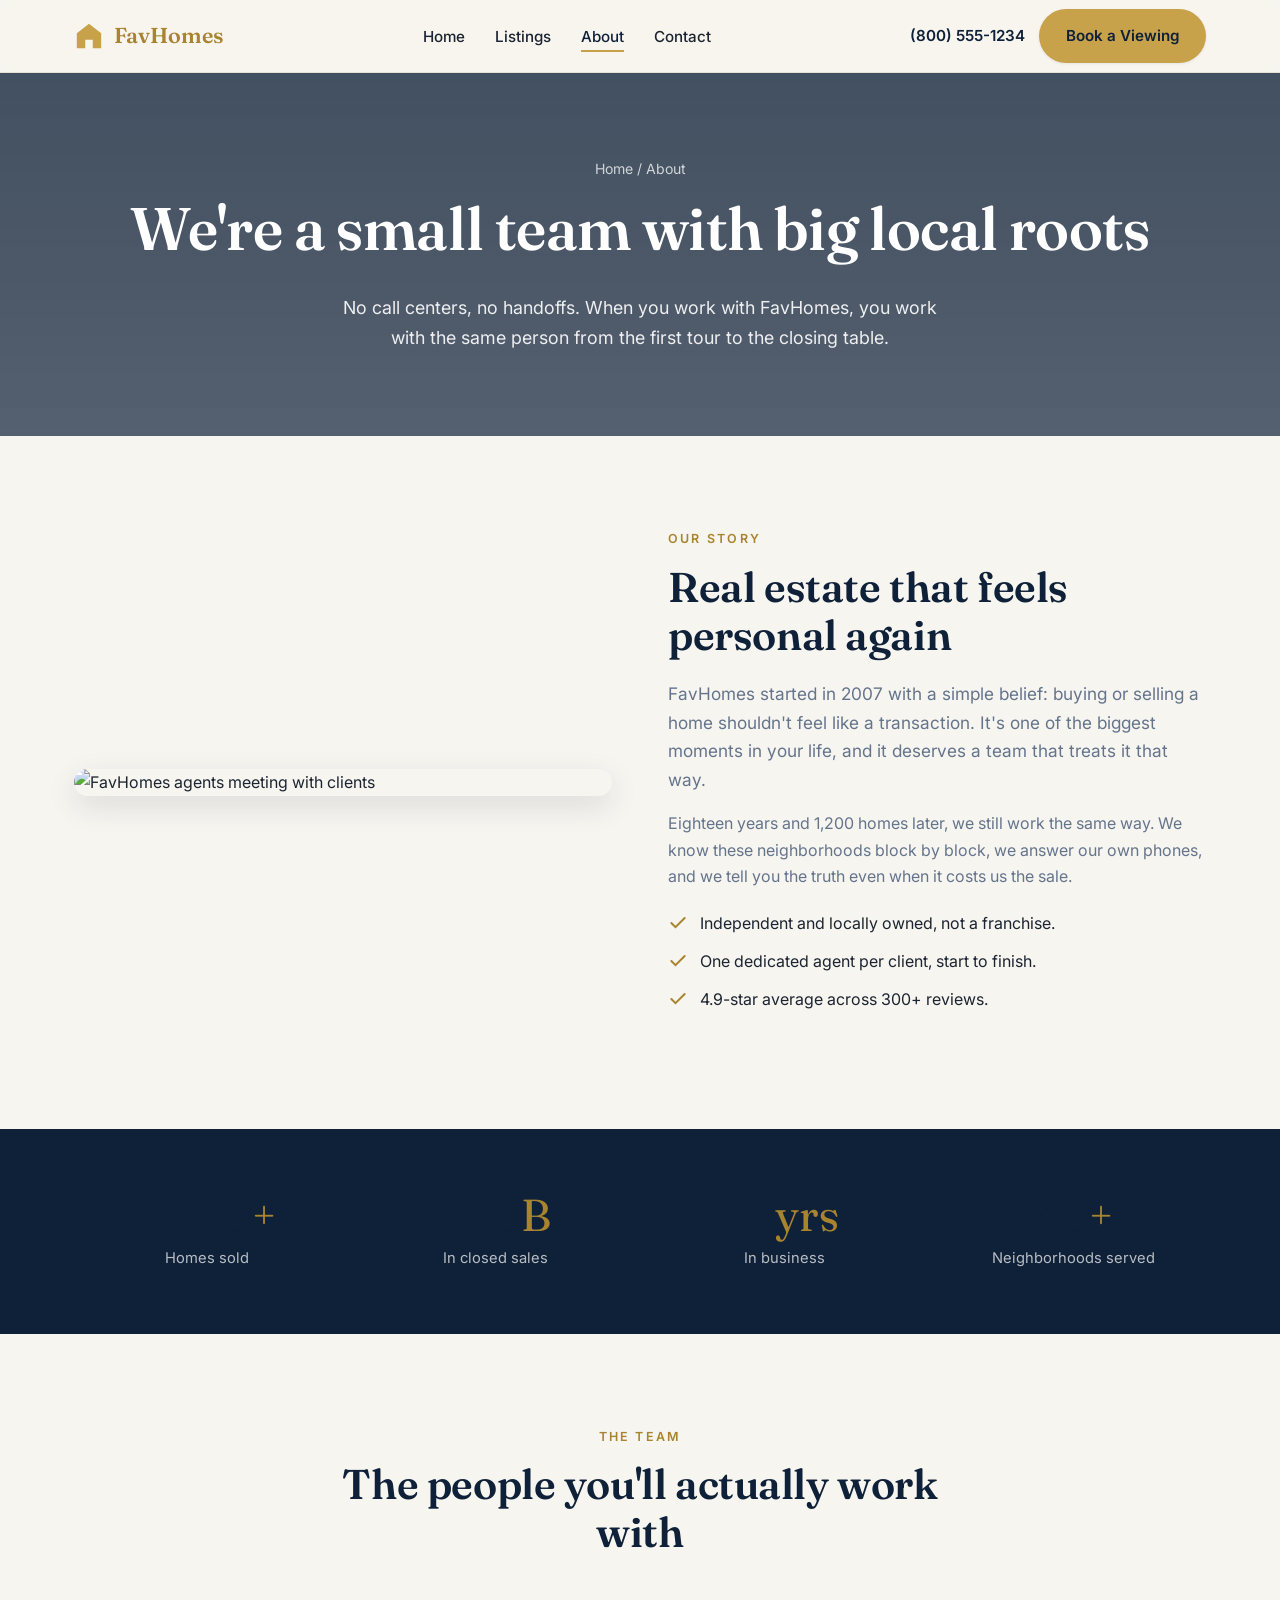
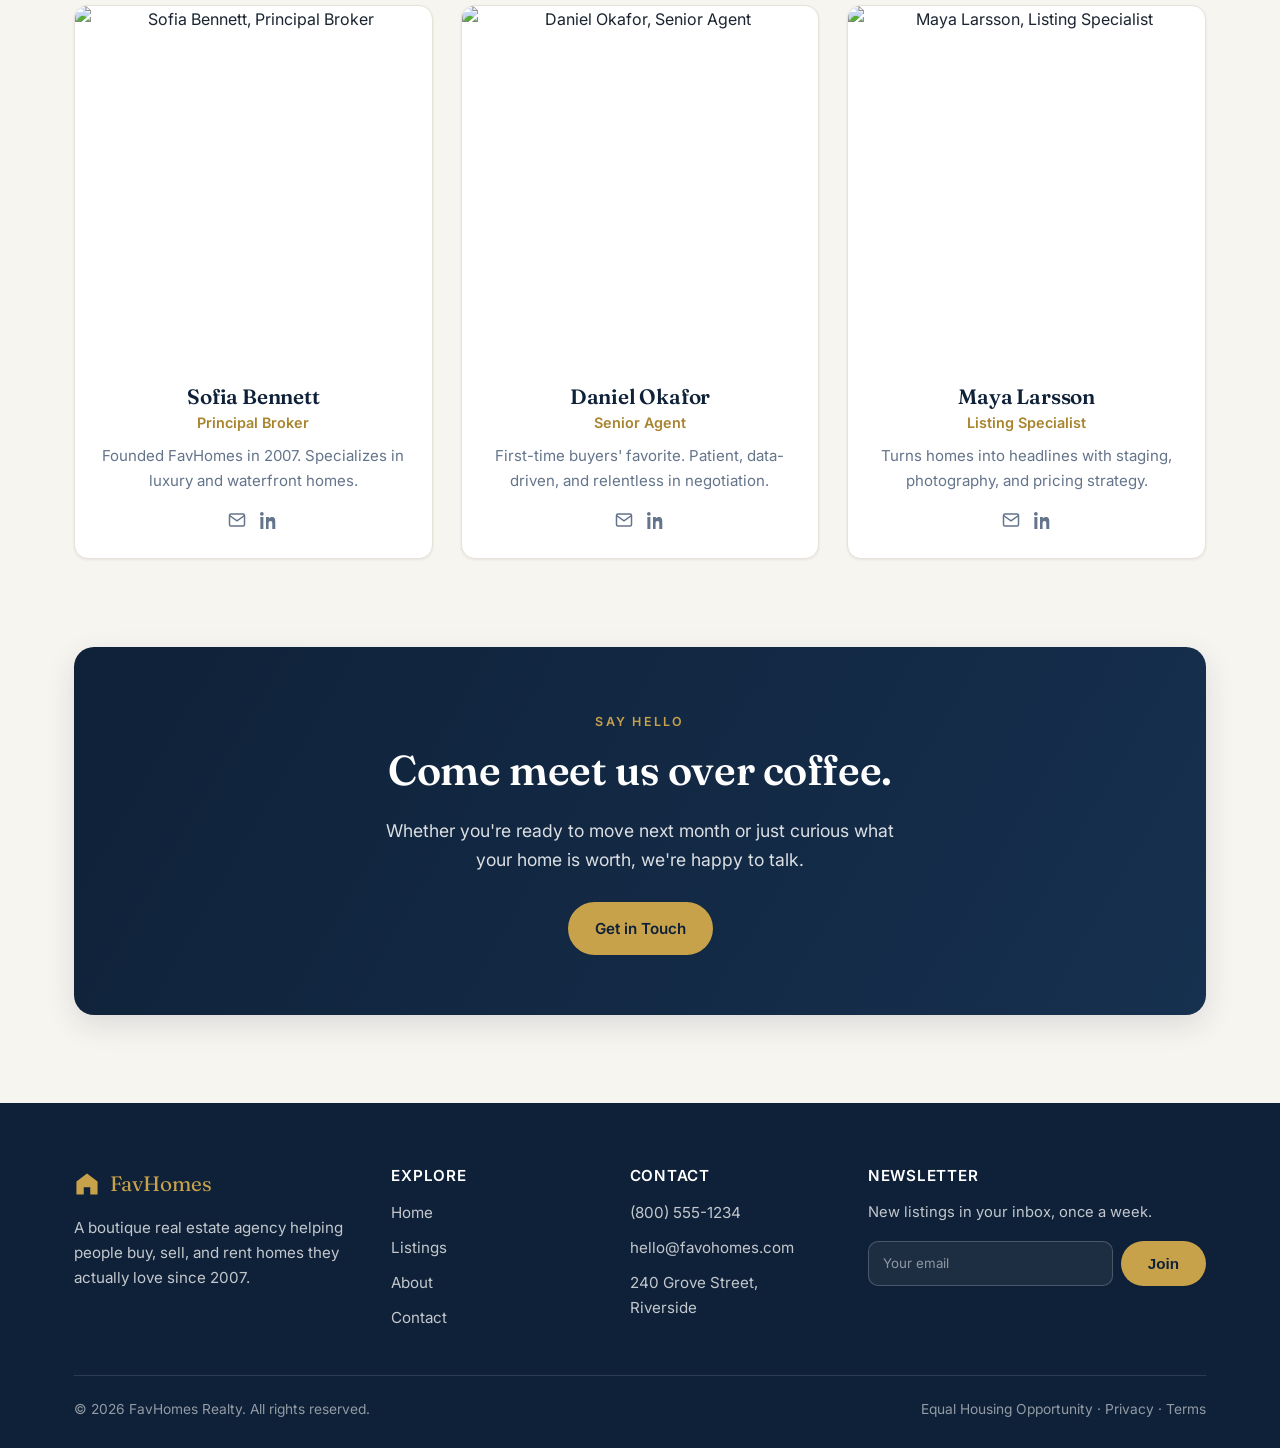
==== commit 3921ee97: "Align contact email to favohomes.com domain Co-Authored-By: Claude Opus 4.8 <noreply@anthropic.com>" ====
--- a/about.html
+++ b/about.html
@@ -163,7 +163,7 @@
           <h4>Contact</h4>
           <ul class="footer-links">
             <li><a href="tel:+18005551234">(800) 555-1234</a></li>
-            <li><a href="mailto:hello@favhomes.com">hello@favhomes.com</a></li>
+            <li><a href="mailto:hello@favohomes.com">hello@favohomes.com</a></li>
             <li>240 Grove Street, Riverside</li>
           </ul>
         </div>
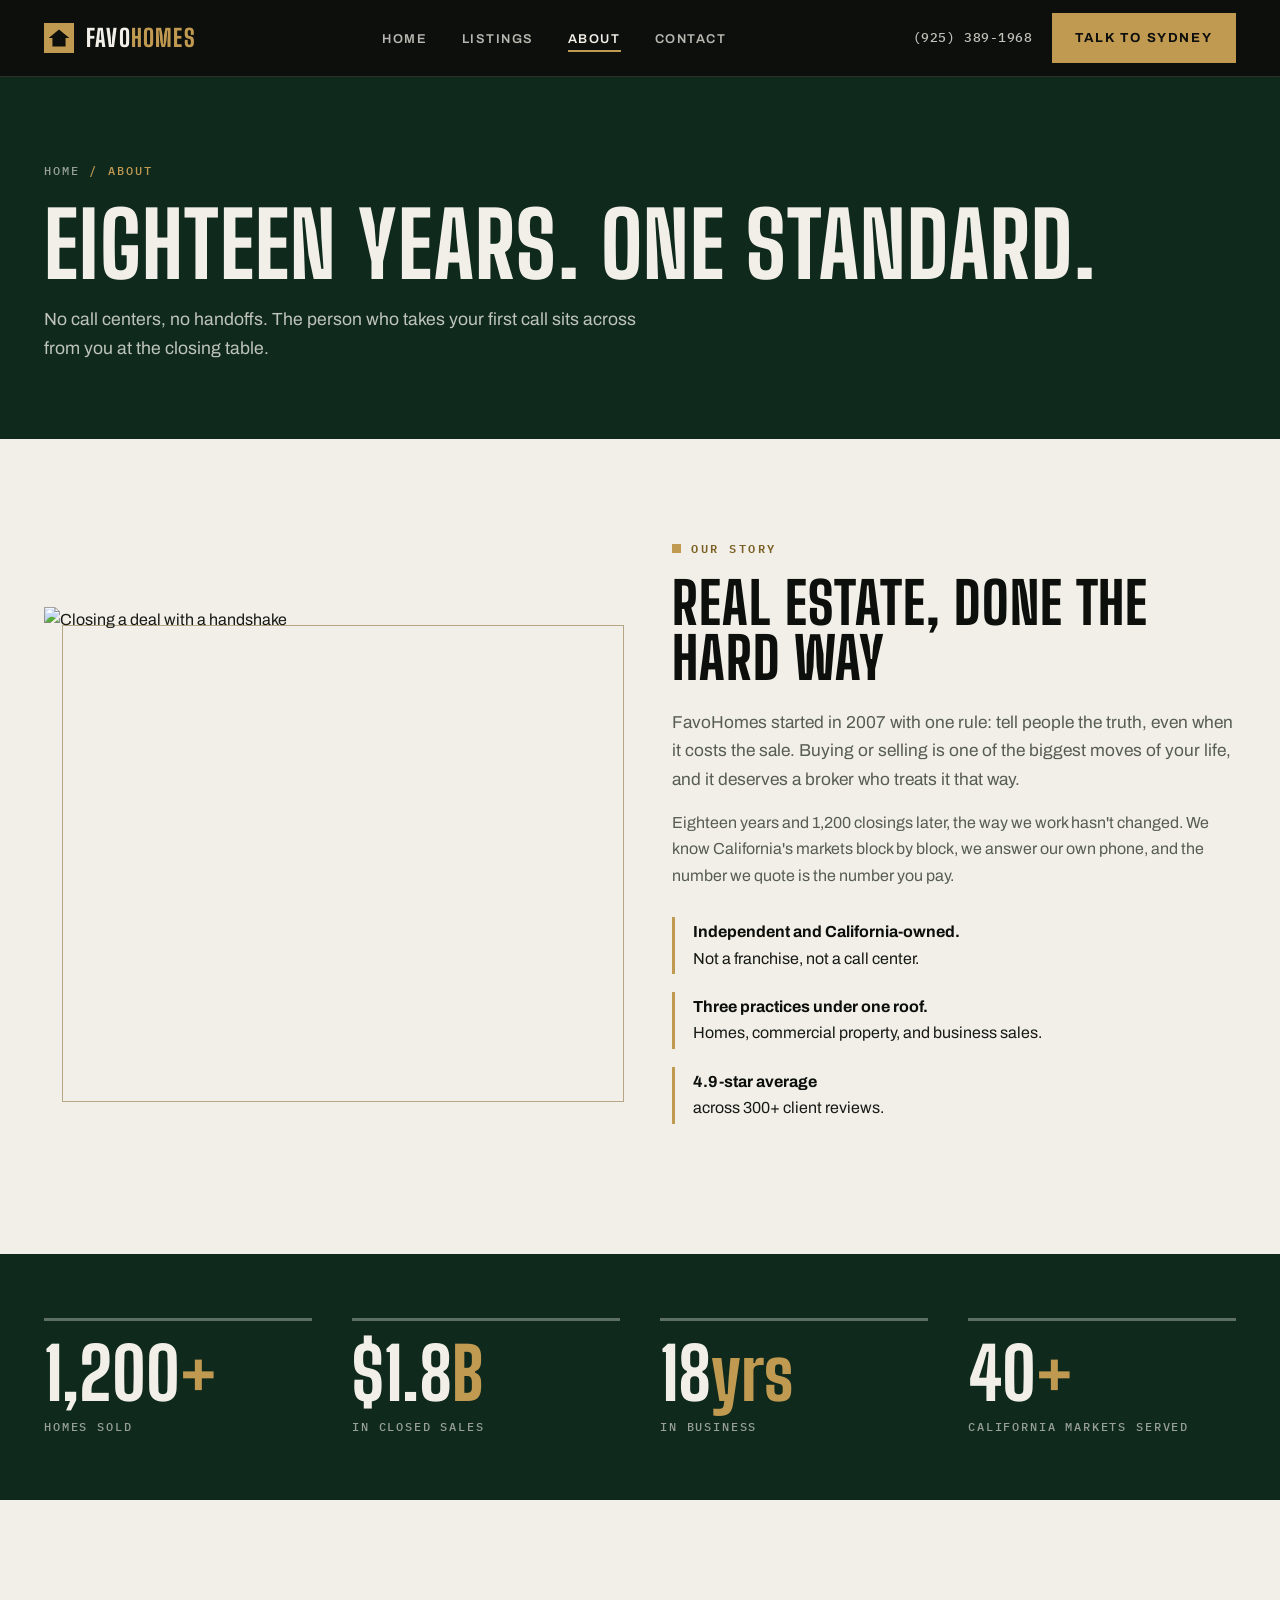
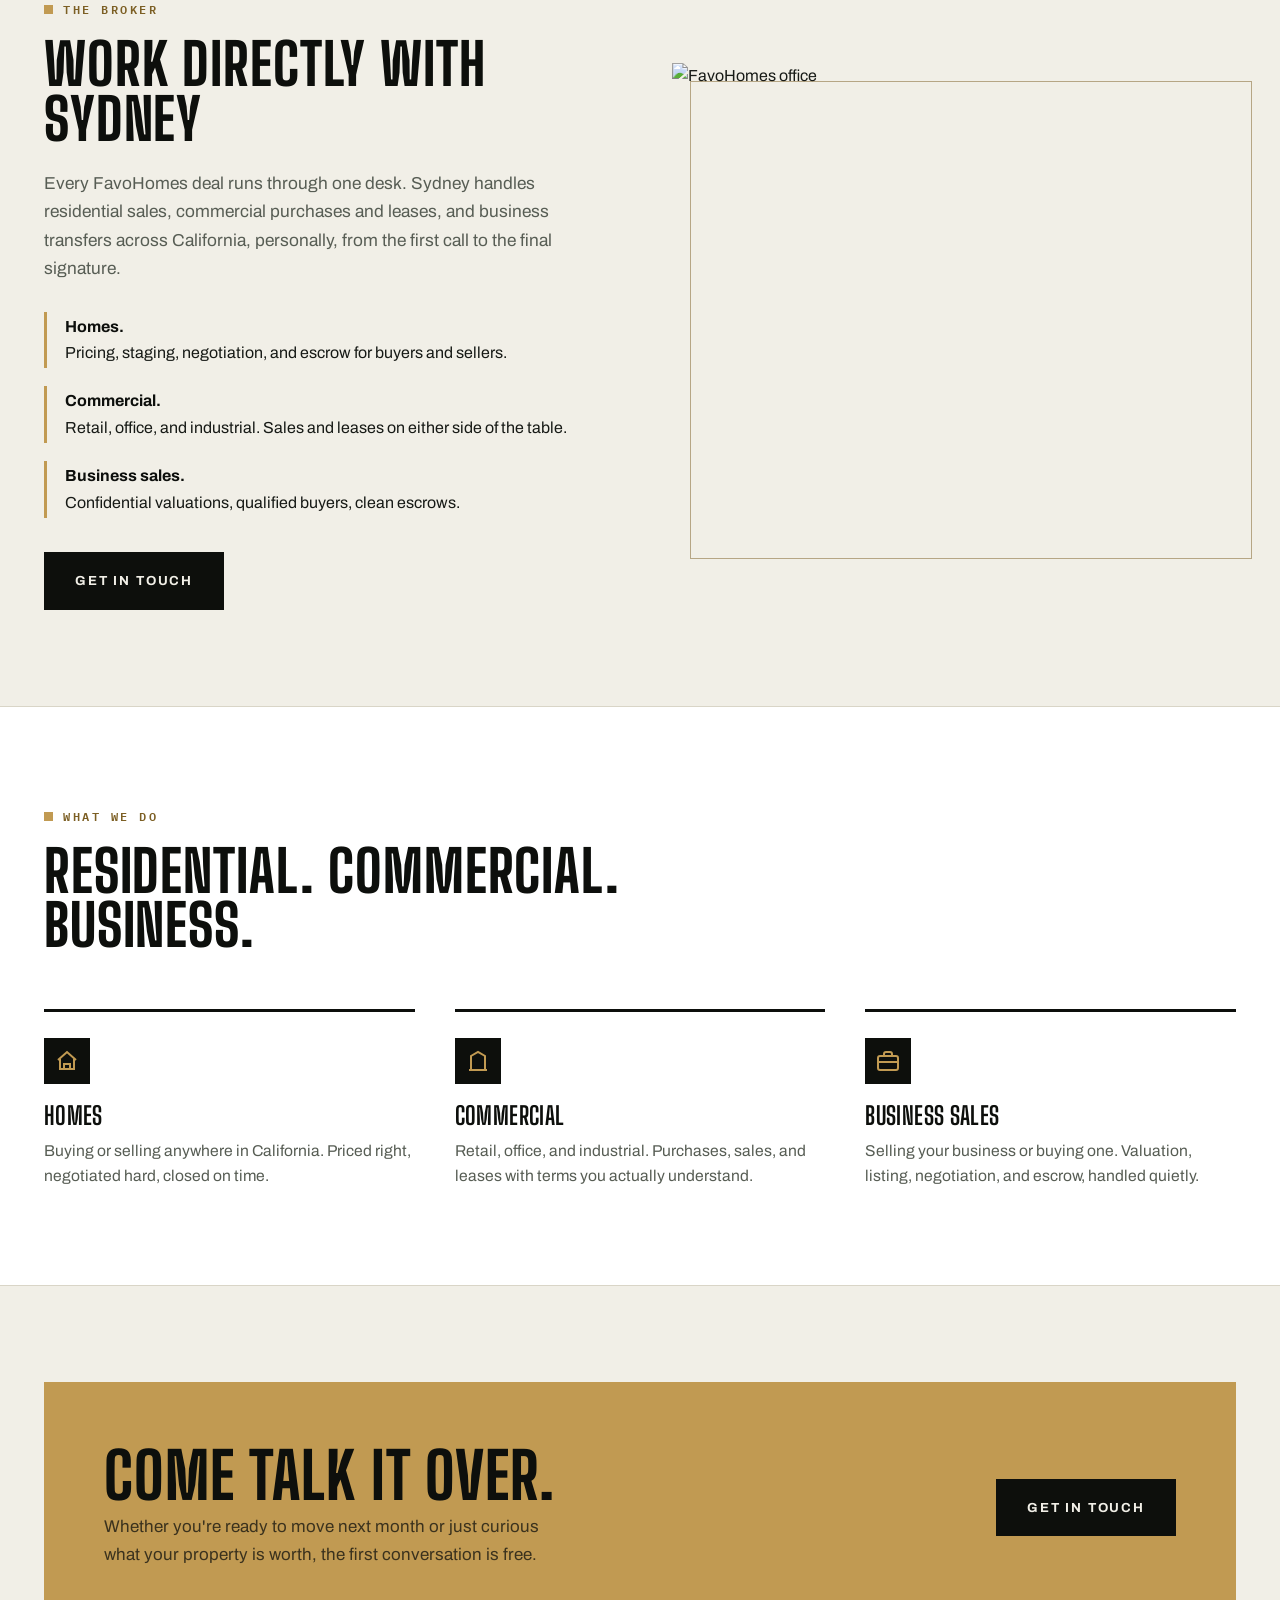
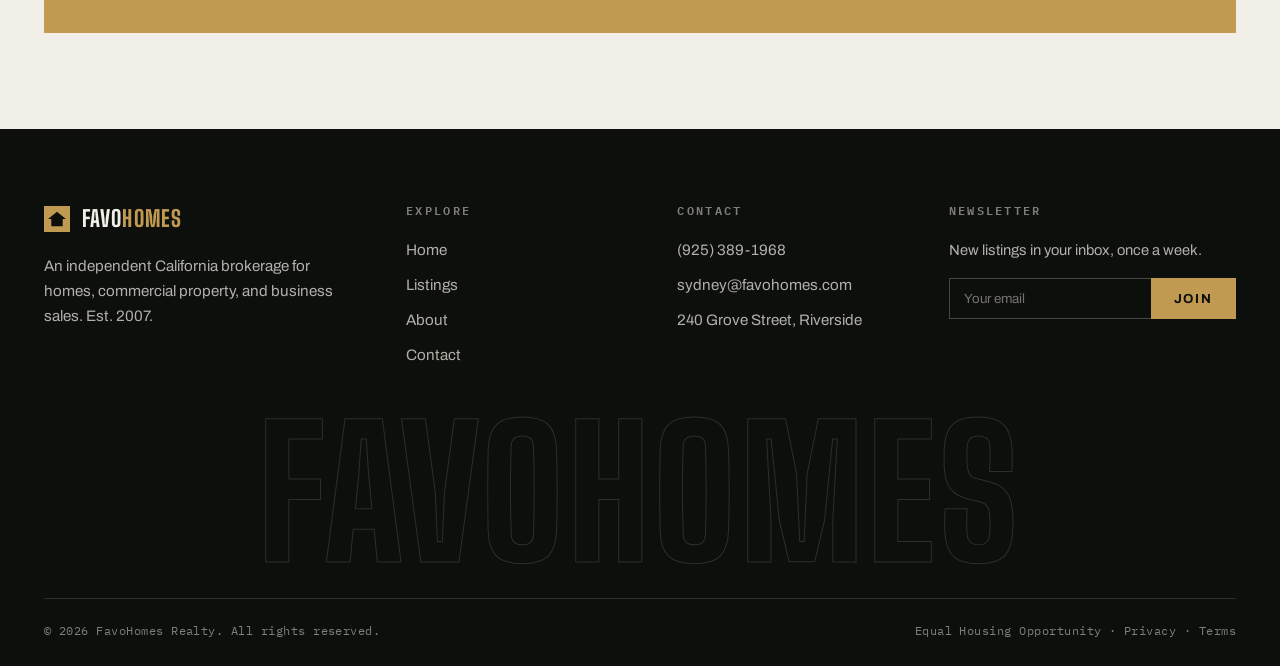
==== commit 281b95cd: "Redesign as FavoHomes: bold evergreen and brass identity Rebrand FavHomes to FavoHomes across all pa" ====
--- a/about.html
+++ b/about.html
@@ -3,22 +3,22 @@
 <head>
   <meta charset="UTF-8" />
   <meta name="viewport" content="width=device-width, initial-scale=1.0" />
-  <title>About — FavHomes</title>
-  <meta name="description" content="Meet the FavHomes team. A boutique real estate agency with 18 years of local experience helping people buy, sell, and rent." />
+  <title>About — FavoHomes</title>
+  <meta name="description" content="FavoHomes is an independent California brokerage for residential, commercial, and business sales. One broker, start to finish, since 2007." />
   <link rel="preconnect" href="https://fonts.googleapis.com" />
   <link rel="preconnect" href="https://fonts.gstatic.com" crossorigin />
-  <link href="https://fonts.googleapis.com/css2?family=Fraunces:opsz,wght@9..144,500;9..144,600;9..144,700&family=Inter:wght@400;500;600;700&display=swap" rel="stylesheet" />
+  <link href="https://fonts.googleapis.com/css2?family=Big+Shoulders+Display:wght@600;700;800&family=Archivo:wght@400;500;600;700&family=IBM+Plex+Mono:wght@400;500;600&display=swap" rel="stylesheet" />
   <link rel="stylesheet" href="css/styles.css" />
-  <link rel="icon" href="data:image/svg+xml,%3Csvg xmlns='http://www.w3.org/2000/svg' viewBox='0 0 32 32'%3E%3Cpath fill='%23c8a24a' d='M16 3 3 13v16h9v-9h8v9h9V13z'/%3E%3C/svg%3E" />
+  <link rel="icon" href="data:image/svg+xml,%3Csvg xmlns='http://www.w3.org/2000/svg' viewBox='0 0 32 32'%3E%3Crect width='32' height='32' fill='%230f291d'/%3E%3Cpath fill='%23c19a52' d='M16 7 5 16h4v9h14v-9h4z'/%3E%3C/svg%3E" />
 </head>
 <body>
 
   <!-- Header -->
   <header class="site-header">
     <div class="container nav">
-      <a class="brand" href="index.html" aria-label="FavHomes home">
-        <svg class="brand__mark" viewBox="0 0 32 32" aria-hidden="true"><path fill="#c8a24a" d="M16 3 3 13v16h9v-9h8v9h9V13z"/></svg>
-        <span><strong>Fav</strong><span>Homes</span></span>
+      <a class="brand" href="index.html" aria-label="FavoHomes home">
+        <svg class="brand__mark" viewBox="0 0 32 32" aria-hidden="true"><rect width="32" height="32" fill="#c19a52"/><path fill="#0d0f0c" d="M16 7 5 16h4v9h14v-9h4z"/></svg>
+        <span>Favo<em>Homes</em></span>
       </a>
       <nav aria-label="Primary">
         <ul class="nav__links">
@@ -29,8 +29,8 @@
         </ul>
       </nav>
       <div class="nav__cta">
-        <a class="nav__phone" href="tel:+18005551234">(800) 555-1234</a>
-        <a class="btn btn--primary" href="contact.html">Book a Viewing</a>
+        <a class="nav__phone" href="tel:+19253891968">(925) 389-1968</a>
+        <a class="btn btn--primary" href="contact.html">Talk to Sydney</a>
         <button class="nav__toggle" aria-label="Toggle menu" aria-expanded="false"><span></span><span></span><span></span></button>
       </div>
     </div>
@@ -40,8 +40,8 @@
   <section class="page-hero">
     <div class="container">
       <div class="breadcrumb"><a href="index.html">Home</a> / About</div>
-      <h1>We're a small team with big local roots</h1>
-      <p>No call centers, no handoffs. When you work with FavHomes, you work with the same person from the first tour to the closing table.</p>
+      <h1>Eighteen years. One standard.</h1>
+      <p>No call centers, no handoffs. The person who takes your first call sits across from you at the closing table.</p>
     </div>
   </section>
 
@@ -49,91 +49,91 @@
   <section class="section">
     <div class="container split">
       <div class="split__media reveal">
-        <img src="https://images.unsplash.com/photo-1521791136064-7986c2920216?auto=format&fit=crop&w=900&q=80" alt="FavHomes agents meeting with clients" loading="lazy" />
+        <img src="https://images.unsplash.com/photo-1521791136064-7986c2920216?auto=format&fit=crop&w=900&q=80" alt="Closing a deal with a handshake" loading="lazy" />
       </div>
       <div class="reveal">
         <span class="eyebrow">Our Story</span>
-        <h2>Real estate that feels personal again</h2>
-        <p style="color:var(--muted); font-size:1.08rem;">FavHomes started in 2007 with a simple belief: buying or selling a home shouldn't feel like a transaction. It's one of the biggest moments in your life, and it deserves a team that treats it that way.</p>
-        <p style="color:var(--muted);">Eighteen years and 1,200 homes later, we still work the same way. We know these neighborhoods block by block, we answer our own phones, and we tell you the truth even when it costs us the sale.</p>
-        <ul class="check-list">
-          <li><svg width="20" height="20" viewBox="0 0 24 24" fill="none" stroke="currentColor" stroke-width="2.4" stroke-linecap="round"><path d="m20 6-11 11-5-5"/></svg><span>Independent and locally owned, not a franchise.</span></li>
-          <li><svg width="20" height="20" viewBox="0 0 24 24" fill="none" stroke="currentColor" stroke-width="2.4" stroke-linecap="round"><path d="m20 6-11 11-5-5"/></svg><span>One dedicated agent per client, start to finish.</span></li>
-          <li><svg width="20" height="20" viewBox="0 0 24 24" fill="none" stroke="currentColor" stroke-width="2.4" stroke-linecap="round"><path d="m20 6-11 11-5-5"/></svg><span>4.9-star average across 300+ reviews.</span></li>
+        <h2>Real estate, done the hard way</h2>
+        <p class="lead">FavoHomes started in 2007 with one rule: tell people the truth, even when it costs the sale. Buying or selling is one of the biggest moves of your life, and it deserves a broker who treats it that way.</p>
+        <p style="color:var(--muted);">Eighteen years and 1,200 closings later, the way we work hasn't changed. We know California's markets block by block, we answer our own phone, and the number we quote is the number you pay.</p>
+        <ul class="claims">
+          <li><strong>Independent and California-owned.</strong> Not a franchise, not a call center.</li>
+          <li><strong>Three practices under one roof.</strong> Homes, commercial property, and business sales.</li>
+          <li><strong>4.9-star average</strong> across 300+ client reviews.</li>
         </ul>
       </div>
     </div>
   </section>
 
-  <!-- Values / stats band -->
-  <section class="section band-navy section--tight">
+  <!-- Stats band -->
+  <section class="section band-dark section--tight">
     <div class="container">
       <div class="stats reveal">
-        <div><div class="stat__num">1,200<span>+</span></div><div class="stat__label" style="color:rgba(255,255,255,.7)">Homes sold</div></div>
-        <div><div class="stat__num">$1.8<span>B</span></div><div class="stat__label" style="color:rgba(255,255,255,.7)">In closed sales</div></div>
-        <div><div class="stat__num">18<span>yrs</span></div><div class="stat__label" style="color:rgba(255,255,255,.7)">In business</div></div>
-        <div><div class="stat__num">40<span>+</span></div><div class="stat__label" style="color:rgba(255,255,255,.7)">Neighborhoods served</div></div>
+        <div><div class="stat__num">1,200<span>+</span></div><div class="stat__label">Homes sold</div></div>
+        <div><div class="stat__num">$1.8<span>B</span></div><div class="stat__label">In closed sales</div></div>
+        <div><div class="stat__num">18<span>yrs</span></div><div class="stat__label">In business</div></div>
+        <div><div class="stat__num">40<span>+</span></div><div class="stat__label">California markets served</div></div>
       </div>
     </div>
   </section>
 
-  <!-- Team -->
+  <!-- The broker -->
   <section class="section">
+    <div class="container split">
+      <div class="reveal">
+        <span class="eyebrow">The Broker</span>
+        <h2>Work directly with Sydney</h2>
+        <p class="lead">Every FavoHomes deal runs through one desk. Sydney handles residential sales, commercial purchases and leases, and business transfers across California, personally, from the first call to the final signature.</p>
+        <ul class="claims">
+          <li><strong>Homes.</strong> Pricing, staging, negotiation, and escrow for buyers and sellers.</li>
+          <li><strong>Commercial.</strong> Retail, office, and industrial. Sales and leases on either side of the table.</li>
+          <li><strong>Business sales.</strong> Confidential valuations, qualified buyers, clean escrows.</li>
+        </ul>
+        <a class="btn btn--dark" href="contact.html">Get in Touch</a>
+      </div>
+      <div class="split__media reveal">
+        <img src="https://images.unsplash.com/photo-1497366216548-37526070297c?auto=format&fit=crop&w=900&q=80" alt="FavoHomes office" loading="lazy" />
+      </div>
+    </div>
+  </section>
+
+  <!-- What we handle -->
+  <section class="section section--panel">
     <div class="container">
-      <div class="section-head section-head--center reveal">
-        <span class="eyebrow">The Team</span>
-        <h2>The people you'll actually work with</h2>
+      <div class="section-head reveal">
+        <span class="eyebrow">What We Do</span>
+        <h2>Residential. Commercial. Business.</h2>
       </div>
       <div class="grid-3">
-        <div class="agent-card reveal">
-          <img src="https://images.unsplash.com/photo-1573496359142-b8d87734a5a2?auto=format&fit=crop&w=500&q=80" alt="Sofia Bennett, Principal Broker" loading="lazy" />
-          <div class="agent-card__body">
-            <h3>Sofia Bennett</h3>
-            <div class="agent-card__role">Principal Broker</div>
-            <p style="color:var(--muted); font-size:.94rem;">Founded FavHomes in 2007. Specializes in luxury and waterfront homes.</p>
-            <div class="agent-card__socials">
-              <a href="#" aria-label="Email Sofia"><svg width="18" height="18" viewBox="0 0 24 24" fill="none" stroke="currentColor" stroke-width="2"><rect x="2" y="4" width="20" height="16" rx="2"/><path d="m2 6 10 7L22 6"/></svg></a>
-              <a href="#" aria-label="Sofia on LinkedIn"><svg width="18" height="18" viewBox="0 0 24 24" fill="currentColor"><path d="M4.98 3.5A2.5 2.5 0 1 1 0 3.5a2.5 2.5 0 0 1 4.98 0zM.5 8h4V24h-4zM8 8h3.8v2.2h.05c.53-1 1.83-2.2 3.77-2.2 4 0 4.75 2.65 4.75 6.1V24h-4v-6.9c0-1.65-.03-3.75-2.3-3.75s-2.65 1.8-2.65 3.65V24H8z"/></svg></a>
-            </div>
-          </div>
+        <div class="feature reveal">
+          <div class="feature__icon"><svg width="24" height="24" viewBox="0 0 24 24" fill="none" stroke="currentColor" stroke-width="2"><path d="M3 11 12 3l9 8"/><path d="M5 10v10h14V10"/><path d="M9 21v-6h6v6"/></svg></div>
+          <h3>Homes</h3>
+          <p>Buying or selling anywhere in California. Priced right, negotiated hard, closed on time.</p>
         </div>
-        <div class="agent-card reveal">
-          <img src="https://images.unsplash.com/photo-1560250097-0b93528c311a?auto=format&fit=crop&w=500&q=80" alt="Daniel Okafor, Senior Agent" loading="lazy" />
-          <div class="agent-card__body">
-            <h3>Daniel Okafor</h3>
-            <div class="agent-card__role">Senior Agent</div>
-            <p style="color:var(--muted); font-size:.94rem;">First-time buyers' favorite. Patient, data-driven, and relentless in negotiation.</p>
-            <div class="agent-card__socials">
-              <a href="#" aria-label="Email Daniel"><svg width="18" height="18" viewBox="0 0 24 24" fill="none" stroke="currentColor" stroke-width="2"><rect x="2" y="4" width="20" height="16" rx="2"/><path d="m2 6 10 7L22 6"/></svg></a>
-              <a href="#" aria-label="Daniel on LinkedIn"><svg width="18" height="18" viewBox="0 0 24 24" fill="currentColor"><path d="M4.98 3.5A2.5 2.5 0 1 1 0 3.5a2.5 2.5 0 0 1 4.98 0zM.5 8h4V24h-4zM8 8h3.8v2.2h.05c.53-1 1.83-2.2 3.77-2.2 4 0 4.75 2.65 4.75 6.1V24h-4v-6.9c0-1.65-.03-3.75-2.3-3.75s-2.65 1.8-2.65 3.65V24H8z"/></svg></a>
-            </div>
-          </div>
+        <div class="feature reveal">
+          <div class="feature__icon"><svg width="24" height="24" viewBox="0 0 24 24" fill="none" stroke="currentColor" stroke-width="2"><path d="M3 21h18"/><path d="M5 21V7l7-4 7 4v14"/><path d="M9 9h.01M9 13h.01M9 17h.01M15 9h.01M15 13h.01M15 17h.01"/></svg></div>
+          <h3>Commercial</h3>
+          <p>Retail, office, and industrial. Purchases, sales, and leases with terms you actually understand.</p>
         </div>
-        <div class="agent-card reveal">
-          <img src="https://images.unsplash.com/photo-1580489944761-15a19d654956?auto=format&fit=crop&w=500&q=80" alt="Maya Larsson, Listing Specialist" loading="lazy" />
-          <div class="agent-card__body">
-            <h3>Maya Larsson</h3>
-            <div class="agent-card__role">Listing Specialist</div>
-            <p style="color:var(--muted); font-size:.94rem;">Turns homes into headlines with staging, photography, and pricing strategy.</p>
-            <div class="agent-card__socials">
-              <a href="#" aria-label="Email Maya"><svg width="18" height="18" viewBox="0 0 24 24" fill="none" stroke="currentColor" stroke-width="2"><rect x="2" y="4" width="20" height="16" rx="2"/><path d="m2 6 10 7L22 6"/></svg></a>
-              <a href="#" aria-label="Maya on LinkedIn"><svg width="18" height="18" viewBox="0 0 24 24" fill="currentColor"><path d="M4.98 3.5A2.5 2.5 0 1 1 0 3.5a2.5 2.5 0 0 1 4.98 0zM.5 8h4V24h-4zM8 8h3.8v2.2h.05c.53-1 1.83-2.2 3.77-2.2 4 0 4.75 2.65 4.75 6.1V24h-4v-6.9c0-1.65-.03-3.75-2.3-3.75s-2.65 1.8-2.65 3.65V24H8z"/></svg></a>
-            </div>
-          </div>
+        <div class="feature reveal">
+          <div class="feature__icon"><svg width="24" height="24" viewBox="0 0 24 24" fill="none" stroke="currentColor" stroke-width="2"><rect x="2" y="7" width="20" height="14" rx="2"/><path d="M16 7V5a2 2 0 0 0-2-2h-4a2 2 0 0 0-2 2v2"/><path d="M2 13h20"/></svg></div>
+          <h3>Business Sales</h3>
+          <p>Selling your business or buying one. Valuation, listing, negotiation, and escrow, handled quietly.</p>
         </div>
       </div>
     </div>
   </section>
 
   <!-- CTA -->
-  <section class="section" style="padding-top:0;">
+  <section class="section">
     <div class="container">
       <div class="cta reveal">
-        <span class="eyebrow" style="color:var(--gold)">Say Hello</span>
-        <h2>Come meet us over coffee.</h2>
-        <p>Whether you're ready to move next month or just curious what your home is worth, we're happy to talk.</p>
-        <div class="hero__actions">
-          <a class="btn btn--primary" href="contact.html">Get in Touch</a>
+        <div>
+          <h2>Come talk it over.</h2>
+          <p>Whether you're ready to move next month or just curious what your property is worth, the first conversation is free.</p>
+        </div>
+        <div class="cta__actions">
+          <a class="btn btn--dark" href="contact.html">Get in Touch</a>
         </div>
       </div>
     </div>
@@ -145,10 +145,10 @@
       <div class="footer-grid">
         <div class="footer-about">
           <div class="footer-brand">
-            <svg width="26" height="26" viewBox="0 0 32 32" aria-hidden="true"><path fill="#c8a24a" d="M16 3 3 13v16h9v-9h8v9h9V13z"/></svg>
-            <span>Fav<span>Homes</span></span>
+            <svg width="26" height="26" viewBox="0 0 32 32" aria-hidden="true"><rect width="32" height="32" fill="#c19a52"/><path fill="#0d0f0c" d="M16 7 5 16h4v9h14v-9h4z"/></svg>
+            <span>Favo<em>Homes</em></span>
           </div>
-          <p>A boutique real estate agency helping people buy, sell, and rent homes they actually love since 2007.</p>
+          <p>An independent California brokerage for homes, commercial property, and business sales. Est. 2007.</p>
         </div>
         <div>
           <h4>Explore</h4>
@@ -162,8 +162,8 @@
         <div>
           <h4>Contact</h4>
           <ul class="footer-links">
-            <li><a href="tel:+18005551234">(800) 555-1234</a></li>
-            <li><a href="mailto:hello@favohomes.com">hello@favohomes.com</a></li>
+            <li><a href="tel:+19253891968">(925) 389-1968</a></li>
+            <li><a href="mailto:sydney@favohomes.com">sydney@favohomes.com</a></li>
             <li>240 Grove Street, Riverside</li>
           </ul>
         </div>
@@ -176,9 +176,10 @@
           </form>
         </div>
       </div>
+      <div class="footer-watermark" aria-hidden="true">FavoHomes</div>
       <div class="footer-bottom">
-        <span>&copy; <span id="year">2026</span> FavHomes Realty. All rights reserved.</span>
-        <span>Equal Housing Opportunity · <a href="#">Privacy</a> · <a href="#">Terms</a></span>
+        <span>&copy; <span id="year">2026</span> FavoHomes Realty. All rights reserved.</span>
+        <span>Equal Housing Opportunity &middot; <a href="#">Privacy</a> &middot; <a href="#">Terms</a></span>
       </div>
     </div>
   </footer>
--- a/css/styles.css
+++ b/css/styles.css
@@ -1,25 +1,25 @@
 /* ==========================================================================
-   FavHomes — real estate agency
+   FavoHomes — real estate brokerage
    Shared stylesheet
    ========================================================================== */
 
 :root {
-  --navy: #0f2138;
-  --navy-2: #16304f;
-  --gold: #c8a24a;
-  --gold-dark: #a8842f;
-  --cream: #f7f5f0;
-  --paper: #ffffff;
-  --ink: #1b2430;
-  --muted: #64748b;
-  --line: #e6e2d8;
-  --radius: 14px;
-  --shadow-sm: 0 1px 3px rgba(15, 33, 56, .08);
-  --shadow-md: 0 10px 30px rgba(15, 33, 56, .12);
-  --shadow-lg: 0 24px 60px rgba(15, 33, 56, .18);
-  --maxw: 1180px;
-  --font-head: "Fraunces", Georgia, "Times New Roman", serif;
-  --font-body: "Inter", -apple-system, BlinkMacSystemFont, "Segoe UI", Roboto, sans-serif;
+  --ink: #0d0f0c;
+  --pine: #0f291d;
+  --pine-2: #143726;
+  --brass: #c19a52;
+  --brass-bright: #d8b36b;
+  --brass-dark: #7c5f24;
+  --paper: #f1efe7;
+  --card: #ffffff;
+  --text: #171a16;
+  --muted: #575d54;
+  --line: #d9d5c7;
+  --bone: #f1efe7;
+  --maxw: 1240px;
+  --font-display: "Big Shoulders Display", "Arial Narrow", Impact, sans-serif;
+  --font-body: "Archivo", -apple-system, BlinkMacSystemFont, "Segoe UI", Roboto, sans-serif;
+  --font-mono: "IBM Plex Mono", "SF Mono", Menlo, Consolas, monospace;
 }
 
 *,
@@ -31,8 +31,8 @@
 body {
   margin: 0;
   font-family: var(--font-body);
-  color: var(--ink);
-  background: var(--cream);
+  color: var(--text);
+  background: var(--paper);
   line-height: 1.65;
   -webkit-font-smoothing: antialiased;
   text-rendering: optimizeLegibility;
@@ -42,18 +42,24 @@
 
 a { color: inherit; text-decoration: none; }
 
-h1, h2, h3, h4 {
-  font-family: var(--font-head);
-  font-weight: 600;
-  line-height: 1.15;
-  color: var(--navy);
-  margin: 0 0 .5em;
-  letter-spacing: -0.01em;
-}
-
-h1 { font-size: clamp(2.4rem, 5vw, 3.75rem); }
-h2 { font-size: clamp(1.8rem, 3.4vw, 2.6rem); }
-h3 { font-size: 1.3rem; }
+::selection { background: var(--brass); color: var(--ink); }
+
+:focus-visible { outline: 2px solid var(--brass); outline-offset: 2px; }
+
+h1, h2, h3 {
+  font-family: var(--font-display);
+  font-weight: 800;
+  text-transform: uppercase;
+  line-height: 0.95;
+  color: var(--ink);
+  margin: 0 0 .4em;
+  letter-spacing: .015em;
+}
+
+h1 { font-size: clamp(3.2rem, 7vw, 5.8rem); }
+h2 { font-size: clamp(2.4rem, 4.6vw, 3.6rem); }
+h3 { font-size: 1.55rem; font-weight: 700; }
+h4 { font-family: var(--font-body); font-weight: 700; margin: 0 0 .4em; color: var(--ink); }
 
 p { margin: 0 0 1rem; }
 
@@ -64,90 +70,125 @@
   padding: 0 24px;
 }
 
-.section { padding: 88px 0; }
+.section { padding: 96px 0; }
 .section--tight { padding: 64px 0; }
+.section--panel { background: var(--card); border-top: 1px solid var(--line); border-bottom: 1px solid var(--line); }
 
 .eyebrow {
-  display: inline-block;
-  font-family: var(--font-body);
-  font-size: .78rem;
+  display: inline-flex;
+  align-items: center;
+  gap: 10px;
+  font-family: var(--font-mono);
+  font-size: .72rem;
   font-weight: 600;
-  letter-spacing: .18em;
-  text-transform: uppercase;
-  color: var(--gold-dark);
-  margin-bottom: 14px;
-}
-
-.section-head { max-width: 640px; margin-bottom: 48px; }
+  letter-spacing: .22em;
+  text-transform: uppercase;
+  color: var(--brass-dark);
+  margin-bottom: 18px;
+}
+.eyebrow::before {
+  content: "";
+  width: 9px;
+  height: 9px;
+  flex: none;
+  background: var(--brass);
+}
+
+.section-head { max-width: 720px; margin-bottom: 56px; }
 .section-head--center { margin-left: auto; margin-right: auto; text-align: center; }
-.section-head p { color: var(--muted); font-size: 1.08rem; }
+.section-head--center .eyebrow { justify-content: center; }
+.section-head p { color: var(--muted); font-size: 1.05rem; max-width: 560px; }
+.section-head--center p { margin-left: auto; margin-right: auto; }
 
 /* -------- Buttons -------- */
 .btn {
   display: inline-flex;
   align-items: center;
-  gap: 9px;
-  font-weight: 600;
-  font-size: .95rem;
-  padding: 13px 26px;
-  border-radius: 999px;
-  border: 1.5px solid transparent;
+  justify-content: center;
+  gap: 10px;
+  font-family: var(--font-body);
+  font-weight: 700;
+  font-size: .82rem;
+  letter-spacing: .14em;
+  text-transform: uppercase;
+  padding: 17px 30px;
+  border-radius: 0;
+  border: 1px solid transparent;
   cursor: pointer;
-  transition: transform .15s ease, box-shadow .2s ease, background .2s ease, color .2s ease;
+  transition: background .18s ease, color .18s ease, border-color .18s ease;
   white-space: nowrap;
 }
 .btn:active { transform: translateY(1px); }
-.btn--primary { background: var(--gold); color: var(--navy); box-shadow: var(--shadow-sm); }
-.btn--primary:hover { background: var(--gold-dark); color: #fff; box-shadow: var(--shadow-md); }
-.btn--ghost { background: transparent; color: var(--navy); border-color: var(--line); }
-.btn--ghost:hover { border-color: var(--navy); }
-.btn--light { background: #fff; color: var(--navy); }
-.btn--light:hover { background: var(--cream); }
-.btn--outline-light { background: transparent; color: #fff; border-color: rgba(255,255,255,.5); }
-.btn--outline-light:hover { border-color: #fff; background: rgba(255,255,255,.08); }
+.btn--primary { background: var(--brass); color: var(--ink); }
+.btn--primary:hover { background: var(--brass-bright); }
+.btn--dark { background: var(--ink); color: var(--paper); }
+.btn--dark:hover { background: var(--pine-2); color: #fff; }
+.btn--outline-light { background: transparent; color: var(--bone); border-color: rgba(241, 239, 231, .45); }
+.btn--outline-light:hover { border-color: var(--bone); background: rgba(241, 239, 231, .08); }
+.btn--outline-dark { background: transparent; color: var(--ink); border-color: var(--ink); }
+.btn--outline-dark:hover { background: var(--ink); color: var(--paper); }
 
 /* -------- Header / Nav -------- */
 .site-header {
   position: sticky;
   top: 0;
   z-index: 50;
-  background: rgba(247, 245, 240, .88);
-  backdrop-filter: saturate(160%) blur(12px);
-  border-bottom: 1px solid var(--line);
+  background: var(--ink);
+  border-bottom: 1px solid rgba(241, 239, 231, .14);
 }
 .nav {
   display: flex;
   align-items: center;
   justify-content: space-between;
-  height: 72px;
-}
-.brand { display: flex; align-items: center; gap: 10px; font-family: var(--font-head); font-size: 1.35rem; font-weight: 600; color: var(--navy); }
+  height: 76px;
+}
+.brand {
+  display: flex;
+  align-items: center;
+  gap: 12px;
+  font-family: var(--font-display);
+  font-size: 1.5rem;
+  font-weight: 800;
+  letter-spacing: .05em;
+  text-transform: uppercase;
+  color: var(--bone);
+}
 .brand__mark { width: 30px; height: 30px; flex: none; }
-.brand strong { font-weight: 600; }
-.brand span { color: var(--gold-dark); }
-
-.nav__links { display: flex; align-items: center; gap: 30px; list-style: none; margin: 0; padding: 0; }
+.brand em { font-style: normal; color: var(--brass); }
+
+.nav__links { display: flex; align-items: center; gap: 34px; list-style: none; margin: 0; padding: 0; }
 .nav__links a {
-  font-size: .95rem;
-  font-weight: 500;
-  color: var(--ink);
+  font-size: .8rem;
+  font-weight: 600;
+  letter-spacing: .12em;
+  text-transform: uppercase;
+  color: rgba(241, 239, 231, .75);
   position: relative;
-  padding: 4px 0;
+  padding: 6px 0;
 }
 .nav__links a::after {
   content: "";
   position: absolute;
-  left: 0; bottom: -2px;
+  left: 0; bottom: 0;
   width: 0; height: 2px;
-  background: var(--gold);
+  background: var(--brass);
   transition: width .2s ease;
 }
+.nav__links a:hover { color: var(--bone); }
 .nav__links a:hover::after,
 .nav__links a.active::after { width: 100%; }
-.nav__links a.active { color: var(--navy); }
-
-.nav__cta { display: flex; align-items: center; gap: 14px; }
-.nav__phone { font-weight: 600; font-size: .95rem; color: var(--navy); }
+.nav__links a.active { color: var(--bone); }
+
+.nav__cta { display: flex; align-items: center; gap: 20px; }
+.nav__phone {
+  font-family: var(--font-mono);
+  font-weight: 500;
+  font-size: .82rem;
+  letter-spacing: .04em;
+  color: rgba(241, 239, 231, .8);
+}
+.nav__phone:hover { color: var(--brass); }
+.nav__cta .btn { padding: 13px 22px; }
 
 .nav__toggle {
   display: none;
@@ -157,314 +198,564 @@
   padding: 8px;
 }
 .nav__toggle span {
-  display: block; width: 24px; height: 2px; background: var(--navy); border-radius: 2px;
+  display: block; width: 24px; height: 2px; background: var(--bone);
   transition: transform .2s ease, opacity .2s ease;
 }
-.nav__toggle span + span { margin-top: 5px; }
+.nav__toggle span + span { margin-top: 6px; }
 
 /* -------- Hero -------- */
 .hero {
+  background: var(--pine);
+  color: var(--bone);
+}
+.hero__inner {
+  display: grid;
+  grid-template-columns: 1.05fr .95fr;
+  gap: 72px;
+  align-items: center;
+  padding: 96px 0 110px;
+}
+.hero__meta {
+  font-family: var(--font-mono);
+  font-size: .74rem;
+  font-weight: 500;
+  letter-spacing: .2em;
+  text-transform: uppercase;
+  color: var(--brass);
+  margin-bottom: 26px;
+}
+.hero h1 {
+  color: var(--bone);
+  font-size: clamp(3.6rem, 7.6vw, 6.6rem);
+  line-height: .9;
+  margin-bottom: 26px;
+}
+.hero h1 .accent { display: block; color: var(--brass); }
+.hero p { font-size: 1.12rem; color: rgba(241, 239, 231, .78); max-width: 520px; }
+.hero__actions { display: flex; flex-wrap: wrap; gap: 14px; margin-top: 34px; }
+
+.hero__media { position: relative; margin: 10px 0; }
+.hero__media::before {
+  content: "";
+  position: absolute;
+  top: 20px; left: 20px; right: -18px; bottom: -18px;
+  border: 1px solid rgba(193, 154, 82, .6);
+}
+.hero__media img {
   position: relative;
-  color: #fff;
-  background: linear-gradient(180deg, rgba(15,33,56,.72), rgba(15,33,56,.55)),
-              url("https://images.unsplash.com/photo-1512917774080-9991f1c4c750?auto=format&fit=crop&w=1920&q=80") center/cover no-repeat;
-}
-.hero__inner { padding: 120px 0 150px; max-width: 720px; }
-.hero h1 { color: #fff; }
-.hero p { font-size: 1.2rem; color: rgba(255,255,255,.9); max-width: 560px; }
-.hero__actions { display: flex; flex-wrap: wrap; gap: 14px; margin-top: 28px; }
+  width: 100%;
+  aspect-ratio: 4 / 3.2;
+  object-fit: cover;
+}
+.hero__media figcaption {
+  position: relative;
+  margin-top: 14px;
+  font-family: var(--font-mono);
+  font-size: .7rem;
+  letter-spacing: .16em;
+  text-transform: uppercase;
+  color: rgba(241, 239, 231, .55);
+}
+
+/* -------- Sales record ticker -------- */
+.ticker {
+  background: var(--ink);
+  border-top: 1px solid rgba(193, 154, 82, .4);
+  border-bottom: 1px solid rgba(193, 154, 82, .4);
+  overflow: hidden;
+}
+.ticker__track {
+  display: flex;
+  width: max-content;
+  animation: ticker-scroll 42s linear infinite;
+}
+.ticker:hover .ticker__track { animation-play-state: paused; }
+.ticker__group { display: flex; flex: none; }
+.ticker__item {
+  display: flex;
+  align-items: center;
+  padding: 14px 0;
+  font-family: var(--font-mono);
+  font-size: .76rem;
+  font-weight: 500;
+  letter-spacing: .1em;
+  text-transform: uppercase;
+  color: rgba(241, 239, 231, .82);
+  white-space: nowrap;
+}
+.ticker__item strong { color: var(--brass); font-weight: 600; margin-right: 10px; }
+.ticker__item::after {
+  content: "";
+  width: 7px;
+  height: 7px;
+  background: var(--brass);
+  margin: 0 30px;
+}
+@keyframes ticker-scroll {
+  to { transform: translateX(-50%); }
+}
 
 /* -------- Search bar -------- */
-.search {
-  position: relative;
-  z-index: 5;
-  margin-top: -46px;
-  margin-bottom: 0;
-}
+.search { margin-top: 64px; }
 .search__card {
-  background: var(--paper);
-  border-radius: var(--radius);
-  box-shadow: var(--shadow-lg);
-  padding: 22px;
+  background: var(--card);
+  border: 2px solid var(--ink);
   display: grid;
   grid-template-columns: 2fr 1fr 1fr auto;
-  gap: 16px;
-  align-items: end;
-}
-.field { display: flex; flex-direction: column; gap: 6px; }
-.field label { font-size: .72rem; font-weight: 600; letter-spacing: .1em; text-transform: uppercase; color: var(--muted); }
+  align-items: stretch;
+}
+.field {
+  display: flex;
+  flex-direction: column;
+  gap: 4px;
+  padding: 16px 20px;
+  border-right: 1px solid var(--line);
+}
+.field label {
+  font-family: var(--font-mono);
+  font-size: .66rem;
+  font-weight: 600;
+  letter-spacing: .18em;
+  text-transform: uppercase;
+  color: var(--muted);
+}
 .field input,
 .field select {
   font-family: inherit;
-  font-size: .98rem;
-  padding: 12px 14px;
-  border: 1px solid var(--line);
-  border-radius: 10px;
-  background: var(--cream);
+  font-size: 1rem;
+  font-weight: 500;
+  padding: 2px 0;
+  border: 0;
+  background: transparent;
   color: var(--ink);
   width: 100%;
 }
 .field input:focus,
-.field select:focus { outline: 2px solid var(--gold); outline-offset: 1px; background: #fff; }
-.search__card .btn { height: 47px; justify-content: center; }
-
-/* -------- Stats -------- */
-.stats { display: grid; grid-template-columns: repeat(4, 1fr); gap: 24px; text-align: center; }
-.stat__num { font-family: var(--font-head); font-size: clamp(2rem, 4vw, 2.8rem); color: var(--navy); line-height: 1; }
-.stat__num span { color: var(--gold-dark); }
-.stat__label { font-size: .92rem; color: var(--muted); margin-top: 8px; }
+.field select:focus { outline: none; }
+.field:focus-within { box-shadow: inset 0 -3px 0 var(--brass); }
+.search__card .btn { height: 100%; border: 0; }
+
+/* -------- Stats / the record -------- */
+.stats { display: grid; grid-template-columns: repeat(4, 1fr); gap: 40px; }
+.stats > div { border-top: 3px solid var(--ink); padding-top: 20px; }
+.stat__num {
+  font-family: var(--font-display);
+  font-weight: 800;
+  font-size: clamp(3rem, 5.6vw, 4.8rem);
+  line-height: .9;
+  color: var(--ink);
+}
+.stat__num span { color: var(--brass-dark); }
+.stat__label {
+  font-family: var(--font-mono);
+  font-size: .72rem;
+  font-weight: 500;
+  letter-spacing: .16em;
+  text-transform: uppercase;
+  color: var(--muted);
+  margin-top: 12px;
+}
 
 /* -------- Listings grid -------- */
 .grid-listings {
   display: grid;
   grid-template-columns: repeat(3, 1fr);
-  gap: 28px;
+  gap: 26px;
 }
 .card {
-  background: var(--paper);
-  border-radius: var(--radius);
+  background: var(--card);
+  border: 1px solid rgba(13, 15, 12, .18);
   overflow: hidden;
-  box-shadow: var(--shadow-sm);
-  border: 1px solid var(--line);
-  transition: transform .2s ease, box-shadow .2s ease;
   display: flex;
   flex-direction: column;
-}
-.card:hover { transform: translateY(-5px); box-shadow: var(--shadow-md); }
+  transition: border-color .2s ease, transform .2s ease;
+}
+.card:hover { border-color: var(--ink); transform: translateY(-4px); }
 .card__media { position: relative; aspect-ratio: 3 / 2; overflow: hidden; }
 .card__media img { width: 100%; height: 100%; object-fit: cover; transition: transform .4s ease; }
-.card:hover .card__media img { transform: scale(1.05); }
+.card:hover .card__media img { transform: scale(1.04); }
 .card__tag {
-  position: absolute; top: 14px; left: 14px;
-  background: var(--gold); color: var(--navy);
-  font-size: .72rem; font-weight: 700; letter-spacing: .05em; text-transform: uppercase;
-  padding: 5px 12px; border-radius: 999px;
-}
-.card__tag--sold { background: var(--navy); color: #fff; }
+  position: absolute; top: 0; left: 0;
+  background: var(--brass); color: var(--ink);
+  font-family: var(--font-mono);
+  font-size: .66rem; font-weight: 600; letter-spacing: .14em; text-transform: uppercase;
+  padding: 7px 14px;
+}
+.card__tag--sold { background: var(--ink); color: var(--bone); }
 .card__fav {
   position: absolute; top: 12px; right: 12px;
-  width: 36px; height: 36px; border-radius: 50%;
-  background: rgba(255,255,255,.9); border: 0; cursor: pointer;
-  display: grid; place-items: center; color: var(--navy);
-  transition: background .2s ease, color .2s ease, transform .15s ease;
-}
-.card__fav:hover { background: #fff; transform: scale(1.08); }
-.card__fav.is-active { background: var(--gold); color: #fff; }
-.card__body { padding: 20px 20px 22px; display: flex; flex-direction: column; flex: 1; }
-.card__price { font-family: var(--font-head); font-size: 1.5rem; color: var(--navy); margin-bottom: 2px; }
-.card__title { font-size: 1.02rem; font-weight: 600; margin-bottom: 4px; }
-.card__addr { font-size: .9rem; color: var(--muted); margin-bottom: 16px; }
+  width: 38px; height: 38px;
+  background: rgba(255, 255, 255, .92);
+  border: 1px solid rgba(13, 15, 12, .25);
+  cursor: pointer;
+  display: grid; place-items: center; color: var(--ink);
+  transition: background .2s ease, color .2s ease;
+}
+.card__fav:hover { background: #fff; border-color: var(--ink); }
+.card__fav.is-active { background: var(--brass); border-color: var(--brass); color: var(--ink); }
+.card__body { padding: 22px 22px 24px; display: flex; flex-direction: column; flex: 1; }
+.card__price {
+  font-family: var(--font-display);
+  font-weight: 800;
+  font-size: 2rem;
+  line-height: 1;
+  color: var(--ink);
+  margin-bottom: 8px;
+}
+.card__title { font-size: 1.04rem; font-weight: 700; margin-bottom: 4px; }
+.card__addr {
+  font-family: var(--font-mono);
+  font-size: .76rem;
+  letter-spacing: .04em;
+  color: var(--muted);
+  margin-bottom: 18px;
+}
 .card__meta {
   display: flex; gap: 18px; margin-top: auto;
-  padding-top: 15px; border-top: 1px solid var(--line);
-  font-size: .88rem; color: var(--ink);
-}
-.card__meta span { display: inline-flex; align-items: center; gap: 6px; }
-.card__meta svg { color: var(--gold-dark); }
-
-/* -------- Featured / split -------- */
-.split { display: grid; grid-template-columns: 1fr 1fr; gap: 56px; align-items: center; }
-.split__media img { border-radius: var(--radius); box-shadow: var(--shadow-md); }
-.check-list { list-style: none; margin: 20px 0 28px; padding: 0; display: grid; gap: 12px; }
-.check-list li { display: flex; gap: 12px; align-items: flex-start; color: var(--ink); }
-.check-list svg { flex: none; color: var(--gold-dark); margin-top: 3px; }
+  padding-top: 16px; border-top: 1px solid var(--line);
+  font-family: var(--font-mono);
+  font-size: .74rem; letter-spacing: .02em; color: var(--text);
+}
+.card__meta span { display: inline-flex; align-items: center; gap: 7px; }
+.card__meta svg { color: var(--brass-dark); }
+
+.listings-foot { text-align: center; margin-top: 52px; }
+
+/* -------- Split -------- */
+.split { display: grid; grid-template-columns: 1fr 1fr; gap: 64px; align-items: center; }
+.split__media { position: relative; margin: 10px 0; }
+.split__media::before {
+  content: "";
+  position: absolute;
+  top: 18px; left: 18px; right: -16px; bottom: -16px;
+  border: 1px solid rgba(124, 95, 36, .5);
+}
+.split__media img { position: relative; width: 100%; aspect-ratio: 4 / 3.4; object-fit: cover; }
+.split .lead { color: var(--muted); font-size: 1.08rem; }
+
+.claims { list-style: none; margin: 28px 0 34px; padding: 0; display: grid; gap: 18px; }
+.claims li { border-left: 3px solid var(--brass); padding: 2px 0 2px 18px; color: var(--text); }
+.claims strong { display: block; font-weight: 700; color: var(--ink); }
 
 /* -------- Services -------- */
-.grid-3 { display: grid; grid-template-columns: repeat(3, 1fr); gap: 28px; }
-.feature {
-  background: var(--paper);
-  border: 1px solid var(--line);
-  border-radius: var(--radius);
-  padding: 34px 30px;
-  transition: transform .2s ease, box-shadow .2s ease;
-}
-.feature:hover { transform: translateY(-4px); box-shadow: var(--shadow-md); }
+.grid-3 { display: grid; grid-template-columns: repeat(3, 1fr); gap: 40px; }
+.feature { border-top: 3px solid var(--ink); padding-top: 26px; }
 .feature__icon {
-  width: 54px; height: 54px; border-radius: 12px;
-  background: rgba(200,162,74,.15); color: var(--gold-dark);
-  display: grid; place-items: center; margin-bottom: 18px;
-}
-.feature h3 { margin-bottom: 8px; }
-.feature p { color: var(--muted); margin: 0; font-size: .96rem; }
-
-/* -------- Bands -------- */
-.band-navy { background: var(--navy); color: #fff; }
-.band-navy h2, .band-navy h3 { color: #fff; }
-.band-navy .eyebrow { color: var(--gold); }
-.band-navy .section-head p { color: rgba(255,255,255,.8); }
+  width: 46px; height: 46px;
+  background: var(--ink); color: var(--brass);
+  display: grid; place-items: center; margin-bottom: 20px;
+}
+.feature h3 { margin-bottom: 10px; }
+.feature p { color: var(--muted); margin: 0; font-size: .98rem; }
+
+/* -------- Dark band -------- */
+.band-dark { background: var(--pine); color: var(--bone); }
+.band-dark h2, .band-dark h3 { color: var(--bone); }
+.band-dark .eyebrow { color: var(--brass); }
+.band-dark .section-head p { color: rgba(241, 239, 231, .72); }
+.band-dark .stats > div { border-top-color: rgba(241, 239, 231, .35); }
+.band-dark .stat__num { color: var(--bone); }
+.band-dark .stat__num span { color: var(--brass); }
+.band-dark .stat__label { color: rgba(241, 239, 231, .6); }
 
 /* -------- Testimonials -------- */
-.grid-quotes { display: grid; grid-template-columns: repeat(3, 1fr); gap: 26px; }
+.grid-quotes { display: grid; grid-template-columns: repeat(3, 1fr); gap: 40px; }
 .quote {
-  background: rgba(255,255,255,.05);
-  border: 1px solid rgba(255,255,255,.14);
-  border-radius: var(--radius);
-  padding: 30px 28px;
-}
-.quote__stars { color: var(--gold); letter-spacing: 3px; margin-bottom: 14px; font-size: 1rem; }
-.quote p { color: rgba(255,255,255,.92); font-size: 1rem; }
-.quote__by { display: flex; align-items: center; gap: 12px; margin-top: 18px; }
-.quote__avatar { width: 44px; height: 44px; border-radius: 50%; object-fit: cover; }
-.quote__name { font-weight: 600; color: #fff; font-size: .95rem; }
-.quote__role { font-size: .82rem; color: rgba(255,255,255,.65); }
-
-/* -------- Agent / about -------- */
-.agent-card {
-  background: var(--paper);
-  border: 1px solid var(--line);
-  border-radius: var(--radius);
-  overflow: hidden;
-  box-shadow: var(--shadow-sm);
-  text-align: center;
-  transition: transform .2s ease, box-shadow .2s ease;
-}
-.agent-card:hover { transform: translateY(-4px); box-shadow: var(--shadow-md); }
-.agent-card img { aspect-ratio: 1; object-fit: cover; width: 100%; }
-.agent-card__body { padding: 22px; }
-.agent-card__body h3 { margin-bottom: 2px; }
-.agent-card__role { color: var(--gold-dark); font-size: .9rem; font-weight: 600; margin-bottom: 10px; }
-.agent-card__socials { display: flex; justify-content: center; gap: 14px; color: var(--muted); }
-.agent-card__socials a:hover { color: var(--navy); }
+  margin: 0;
+  border-left: 2px solid var(--brass);
+  padding: 6px 0 6px 26px;
+}
+.quote__stars {
+  color: var(--brass);
+  letter-spacing: 4px;
+  margin-bottom: 14px;
+  font-size: .95rem;
+}
+.quote p { color: rgba(241, 239, 231, .9); font-size: 1.02rem; }
+.quote__by { display: flex; align-items: center; gap: 14px; margin-top: 20px; }
+.quote__avatar { width: 44px; height: 44px; object-fit: cover; }
+.quote__name { font-weight: 700; color: var(--bone); font-size: .95rem; }
+.quote__role {
+  font-family: var(--font-mono);
+  font-size: .72rem;
+  letter-spacing: .06em;
+  text-transform: uppercase;
+  color: rgba(241, 239, 231, .55);
+}
 
 /* -------- CTA band -------- */
 .cta {
-  background: linear-gradient(120deg, var(--navy), var(--navy-2));
-  color: #fff;
-  border-radius: 20px;
-  padding: 60px;
-  text-align: center;
-  box-shadow: var(--shadow-md);
-}
-.cta h2 { color: #fff; }
-.cta p { color: rgba(255,255,255,.85); max-width: 520px; margin: 0 auto 26px; font-size: 1.1rem; }
-.cta .hero__actions { justify-content: center; }
+  background: var(--brass);
+  color: var(--ink);
+  padding: 64px 60px;
+  display: flex;
+  align-items: center;
+  justify-content: space-between;
+  gap: 44px;
+  flex-wrap: wrap;
+}
+.cta h2 { margin: 0 0 6px; font-size: clamp(2.6rem, 5vw, 4.2rem); color: var(--ink); }
+.cta p { margin: 0; max-width: 460px; color: rgba(13, 15, 12, .75); font-size: 1.06rem; }
+.cta__actions { display: flex; gap: 14px; flex-wrap: wrap; }
+.cta .btn--outline-dark:hover { background: var(--ink); color: var(--brass); }
+.cta :focus-visible { outline-color: var(--ink); }
 
 /* -------- Page hero (inner pages) -------- */
 .page-hero {
-  background: linear-gradient(180deg, rgba(15,33,56,.78), rgba(15,33,56,.7)),
-              url("https://images.unsplash.com/photo-1560518883-ce09059eeffa?auto=format&fit=crop&w=1920&q=80") center/cover no-repeat;
-  color: #fff;
-  padding: 84px 0;
-  text-align: center;
-}
-.page-hero h1 { color: #fff; }
-.page-hero p { color: rgba(255,255,255,.9); max-width: 620px; margin: 0 auto; font-size: 1.12rem; }
-.breadcrumb { font-size: .88rem; color: rgba(255,255,255,.75); margin-bottom: 14px; }
-.breadcrumb a:hover { color: #fff; }
+  background: var(--pine);
+  color: var(--bone);
+  padding: 84px 0 76px;
+}
+.page-hero h1 { color: var(--bone); margin-bottom: 18px; }
+.page-hero p { color: rgba(241, 239, 231, .78); max-width: 620px; font-size: 1.1rem; margin: 0; }
+.breadcrumb {
+  font-family: var(--font-mono);
+  font-size: .72rem;
+  font-weight: 500;
+  letter-spacing: .18em;
+  text-transform: uppercase;
+  color: var(--brass);
+  margin-bottom: 22px;
+}
+.breadcrumb a { color: rgba(241, 239, 231, .6); }
+.breadcrumb a:hover { color: var(--bone); }
 
 /* -------- Filters bar -------- */
 .filters {
-  display: flex; flex-wrap: wrap; gap: 12px; align-items: center;
-  background: var(--paper); border: 1px solid var(--line); border-radius: var(--radius);
-  padding: 16px; margin-bottom: 36px; box-shadow: var(--shadow-sm);
+  display: flex;
+  flex-wrap: wrap;
+  align-items: stretch;
+  background: var(--card);
+  border: 2px solid var(--ink);
+  margin-bottom: 40px;
 }
 .filters select {
-  font-family: inherit; font-size: .92rem; padding: 10px 12px;
-  border: 1px solid var(--line); border-radius: 10px; background: var(--cream); color: var(--ink);
-}
-.filters .count { margin-left: auto; color: var(--muted); font-size: .9rem; }
+  font-family: inherit;
+  font-size: .92rem;
+  font-weight: 500;
+  padding: 15px 18px;
+  border: 0;
+  border-right: 1px solid var(--line);
+  background: transparent;
+  color: var(--ink);
+  cursor: pointer;
+}
+.filters select:focus { outline: none; box-shadow: inset 0 -3px 0 var(--brass); }
+.filters .count {
+  margin-left: auto;
+  align-self: center;
+  padding: 0 20px;
+  font-family: var(--font-mono);
+  font-size: .74rem;
+  letter-spacing: .1em;
+  text-transform: uppercase;
+  color: var(--muted);
+}
 
 /* -------- Contact -------- */
-.contact-grid { display: grid; grid-template-columns: 1.1fr .9fr; gap: 48px; }
-.contact-info { display: grid; gap: 22px; align-content: start; }
-.info-row { display: flex; gap: 16px; align-items: flex-start; }
+.contact-grid { display: grid; grid-template-columns: 1.05fr .95fr; gap: 56px; }
+.contact-info { display: grid; gap: 26px; align-content: start; }
+.contact-info .lead { color: var(--muted); font-size: 1.05rem; }
+.info-row { display: flex; gap: 18px; align-items: flex-start; }
 .info-row__icon {
-  width: 46px; height: 46px; border-radius: 12px; flex: none;
-  background: rgba(200,162,74,.15); color: var(--gold-dark);
+  width: 46px; height: 46px; flex: none;
+  background: var(--ink); color: var(--brass);
   display: grid; place-items: center;
 }
-.info-row h4 { margin: 0 0 2px; font-family: var(--font-body); font-size: 1rem; color: var(--navy); }
+.info-row h4 { margin: 0 0 2px; font-size: .95rem; letter-spacing: .02em; }
 .info-row p { margin: 0; color: var(--muted); font-size: .95rem; }
+.info-row a:hover { color: var(--brass-dark); }
 
 .form-card {
-  background: var(--paper); border: 1px solid var(--line);
-  border-radius: var(--radius); padding: 32px; box-shadow: var(--shadow-sm);
+  background: var(--card);
+  border: 2px solid var(--ink);
+  padding: 36px;
 }
 .form-row { display: grid; grid-template-columns: 1fr 1fr; gap: 16px; }
-.form-group { display: flex; flex-direction: column; gap: 6px; margin-bottom: 18px; }
-.form-group label { font-size: .85rem; font-weight: 600; color: var(--navy); }
+.form-group { display: flex; flex-direction: column; gap: 7px; margin-bottom: 20px; }
+.form-group label {
+  font-family: var(--font-mono);
+  font-size: .68rem;
+  font-weight: 600;
+  letter-spacing: .16em;
+  text-transform: uppercase;
+  color: var(--ink);
+}
 .form-group input,
 .form-group textarea,
 .form-group select {
-  font-family: inherit; font-size: .98rem; padding: 12px 14px;
-  border: 1px solid var(--line); border-radius: 10px; background: var(--cream); color: var(--ink);
+  font-family: inherit;
+  font-size: .98rem;
+  padding: 13px 14px;
+  border: 1px solid var(--line);
+  border-radius: 0;
+  background: var(--paper);
+  color: var(--text);
 }
 .form-group input:focus,
 .form-group textarea:focus,
-.form-group select:focus { outline: 2px solid var(--gold); outline-offset: 1px; background: #fff; }
-.form-note { font-size: .82rem; color: var(--muted); margin-top: 4px; }
+.form-group select:focus {
+  outline: none;
+  border-color: var(--ink);
+  box-shadow: inset 0 -3px 0 var(--brass);
+  background: #fff;
+}
+.form-note { font-size: .82rem; color: var(--muted); margin-top: 6px; }
 .form-success {
-  display: none; margin-top: 16px; padding: 14px 16px; border-radius: 10px;
-  background: rgba(200,162,74,.16); color: var(--gold-dark); font-weight: 600; font-size: .95rem;
+  display: none;
+  margin-top: 16px;
+  padding: 14px 16px;
+  border-left: 3px solid var(--brass);
+  background: rgba(193, 154, 82, .14);
+  color: var(--brass-dark);
+  font-weight: 600;
+  font-size: .95rem;
 }
 .form-success.show { display: block; }
 
 .map-embed {
-  border: 0; width: 100%; height: 340px; border-radius: var(--radius);
-  box-shadow: var(--shadow-sm); margin-top: 48px;
+  border: 1px solid var(--line);
+  width: 100%;
+  height: 360px;
+  margin-top: 56px;
 }
 
 /* -------- Footer -------- */
-.site-footer { background: var(--navy); color: rgba(255,255,255,.75); padding: 64px 0 28px; }
-.footer-grid { display: grid; grid-template-columns: 1.4fr 1fr 1fr 1.2fr; gap: 40px; }
-.site-footer h4 { color: #fff; font-family: var(--font-body); font-size: .95rem; letter-spacing: .05em; text-transform: uppercase; margin-bottom: 16px; }
-.site-footer a { color: rgba(255,255,255,.75); }
-.site-footer a:hover { color: var(--gold); }
+.site-footer {
+  background: var(--ink);
+  color: rgba(241, 239, 231, .72);
+  padding: 72px 0 0;
+  overflow: hidden;
+}
+.footer-grid { display: grid; grid-template-columns: 1.4fr 1fr 1fr 1.2fr; gap: 44px; }
+.site-footer h4 {
+  color: rgba(241, 239, 231, .5);
+  font-family: var(--font-mono);
+  font-weight: 600;
+  font-size: .72rem;
+  letter-spacing: .2em;
+  text-transform: uppercase;
+  margin-bottom: 18px;
+}
+.site-footer a { color: rgba(241, 239, 231, .72); }
+.site-footer a:hover { color: var(--brass); }
 .footer-links { list-style: none; margin: 0; padding: 0; display: grid; gap: 10px; font-size: .95rem; }
 .footer-about p { font-size: .95rem; max-width: 300px; }
-.footer-brand { display: flex; align-items: center; gap: 10px; font-family: var(--font-head); font-size: 1.3rem; color: #fff; margin-bottom: 14px; }
-.footer-brand span { color: var(--gold); }
-.newsletter { display: flex; gap: 8px; margin-top: 8px; }
+.footer-brand {
+  display: flex;
+  align-items: center;
+  gap: 12px;
+  font-family: var(--font-display);
+  font-size: 1.4rem;
+  font-weight: 800;
+  letter-spacing: .05em;
+  text-transform: uppercase;
+  color: var(--bone);
+  margin-bottom: 16px;
+}
+.footer-brand em { font-style: normal; color: var(--brass); }
+.newsletter { display: flex; gap: 0; margin-top: 8px; }
 .newsletter input {
-  flex: 1; padding: 11px 14px; border: 1px solid rgba(255,255,255,.2);
-  border-radius: 10px; background: rgba(255,255,255,.06); color: #fff; font-family: inherit;
-}
-.newsletter input::placeholder { color: rgba(255,255,255,.5); }
-.newsletter input:focus { outline: 2px solid var(--gold); }
+  flex: 1;
+  padding: 12px 14px;
+  border: 1px solid rgba(241, 239, 231, .25);
+  border-right: 0;
+  border-radius: 0;
+  background: transparent;
+  color: var(--bone);
+  font-family: inherit;
+}
+.newsletter input::placeholder { color: rgba(241, 239, 231, .45); }
+.newsletter input:focus { outline: none; border-color: var(--brass); }
+.newsletter .btn { padding: 12px 22px; }
 .footer-bottom {
-  border-top: 1px solid rgba(255,255,255,.12); margin-top: 44px; padding-top: 22px;
-  display: flex; justify-content: space-between; flex-wrap: wrap; gap: 12px;
-  font-size: .86rem; color: rgba(255,255,255,.55);
-}
-.footer-bottom a { color: rgba(255,255,255,.55); }
+  border-top: 1px solid rgba(241, 239, 231, .14);
+  margin-top: 48px;
+  padding: 22px 0 26px;
+  display: flex;
+  justify-content: space-between;
+  flex-wrap: wrap;
+  gap: 12px;
+  font-family: var(--font-mono);
+  font-size: .74rem;
+  letter-spacing: .04em;
+  color: rgba(241, 239, 231, .5);
+}
+.footer-bottom a { color: rgba(241, 239, 231, .5); }
+.footer-watermark {
+  font-family: var(--font-display);
+  font-weight: 800;
+  font-size: clamp(4.5rem, 14vw, 12rem);
+  line-height: .78;
+  text-transform: uppercase;
+  letter-spacing: .02em;
+  white-space: nowrap;
+  text-align: center;
+  color: transparent;
+  -webkit-text-stroke: 1px rgba(241, 239, 231, .14);
+  user-select: none;
+  pointer-events: none;
+  margin-top: 56px;
+  margin-bottom: -0.08em;
+}
+@supports not (-webkit-text-stroke: 1px black) {
+  .footer-watermark { color: rgba(241, 239, 231, .06); }
+}
 
 /* -------- Reveal animation -------- */
 .reveal { opacity: 0; transform: translateY(24px); transition: opacity .6s ease, transform .6s ease; }
 .reveal.is-visible { opacity: 1; transform: none; }
 
+/* -------- Reduced motion -------- */
+@media (prefers-reduced-motion: reduce) {
+  html { scroll-behavior: auto; }
+  .reveal { opacity: 1; transform: none; transition: none; }
+  .ticker__track { animation: none; }
+  .card, .card__media img { transition: none; }
+  .card:hover { transform: none; }
+  .card:hover .card__media img { transform: none; }
+}
+
 /* -------- Responsive -------- */
 @media (max-width: 960px) {
-  .split { grid-template-columns: 1fr; gap: 34px; }
+  .hero__inner { grid-template-columns: 1fr; gap: 56px; padding: 72px 0 84px; }
+  .hero__media::before { top: 14px; left: 14px; right: -12px; bottom: -12px; }
+  .split { grid-template-columns: 1fr; gap: 48px; }
   .grid-listings, .grid-3, .grid-quotes { grid-template-columns: repeat(2, 1fr); }
-  .contact-grid { grid-template-columns: 1fr; gap: 34px; }
+  .contact-grid { grid-template-columns: 1fr; gap: 40px; }
   .search__card { grid-template-columns: 1fr 1fr; }
-  .footer-grid { grid-template-columns: 1fr 1fr; gap: 30px; }
+  .search__card .btn { grid-column: 1 / -1; padding: 17px; }
+  .field { border-bottom: 1px solid var(--line); }
+  .footer-grid { grid-template-columns: 1fr 1fr; gap: 34px; }
 }
 
 @media (max-width: 720px) {
   .nav__links {
     position: fixed;
-    inset: 72px 0 auto 0;
+    inset: 76px 0 auto 0;
     flex-direction: column;
-    background: var(--cream);
-    padding: 18px 24px 26px;
-    gap: 4px;
-    border-bottom: 1px solid var(--line);
-    box-shadow: var(--shadow-md);
+    align-items: stretch;
+    background: var(--ink);
+    padding: 12px 24px 26px;
+    gap: 0;
+    border-bottom: 1px solid rgba(241, 239, 231, .2);
     transform: translateY(-140%);
     transition: transform .28s ease;
   }
   .nav__links.open { transform: translateY(0); }
-  .nav__links a { padding: 12px 0; width: 100%; border-bottom: 1px solid var(--line); }
+  .nav__links a { padding: 15px 0; width: 100%; border-bottom: 1px solid rgba(241, 239, 231, .12); }
   .nav__toggle { display: block; }
   .nav__cta .btn { display: none; }
   .nav__phone { display: none; }
-  .section { padding: 60px 0; }
-  .stats { grid-template-columns: repeat(2, 1fr); gap: 30px; }
+  .section { padding: 64px 0; }
+  .stats { grid-template-columns: repeat(2, 1fr); gap: 32px; }
   .grid-listings, .grid-3, .grid-quotes { grid-template-columns: 1fr; }
   .search__card { grid-template-columns: 1fr; }
-  .cta { padding: 40px 24px; }
+  .field { border-right: 0; }
+  .cta { padding: 44px 28px; }
   .form-row { grid-template-columns: 1fr; }
+  .form-card { padding: 26px 20px; }
   .footer-grid { grid-template-columns: 1fr; }
-  .hero__inner { padding: 84px 0 110px; }
-}
+  .filters select { flex: 1; }
+  .filters .count { width: 100%; padding: 12px 18px; border-top: 1px solid var(--line); }
+}
